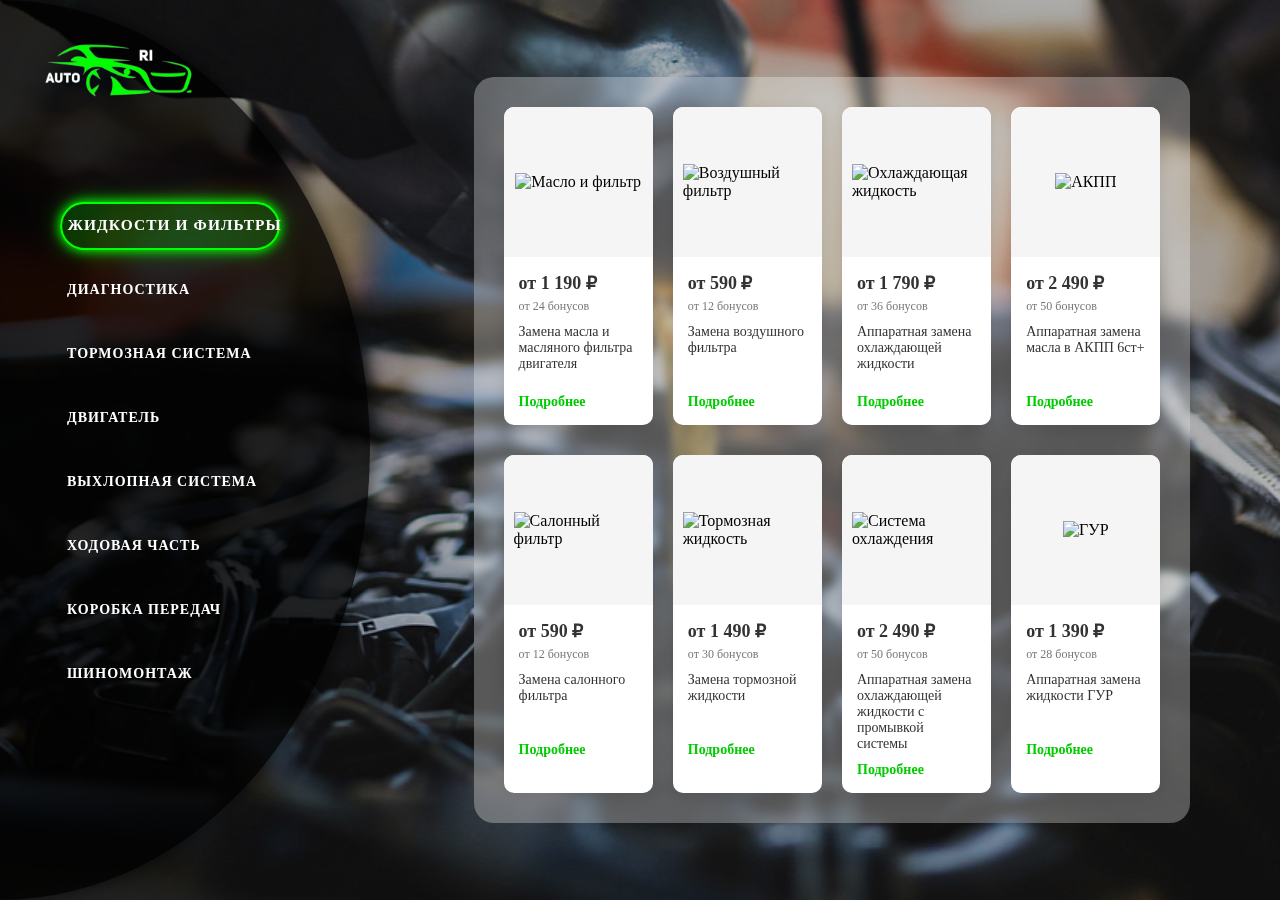
==== html/teh-senter.html @ ebaaf786 "Страница техцентра" ====
<!DOCTYPE html>
<html lang="ru">
<head>
    <meta charset="UTF-8">
    <meta name="viewport" content="width=device-width, initial-scale=1.0">
    <title>Техцентр</title>
    <link rel="shortcut icon" href="../img/logo/Logo.PNG" type="image/png">
    <link rel="stylesheet" href="../css/teh-senter.css">
    <link rel="stylesheet" href="https://www.gnu.org/philosophy/categories.en.html">
</head>
<body>
    <div class="container">
        <!-- Logo -->
        <div class="logo">
            <a href="../index.html"><img src="../img/logo/Logo.PNG" alt="Auto Logo"></a>
        </div>

        <!-- Left Menu Semi-circle -->
        <div class="menu-container">
            <div class="menu-semicircle">
                <div class="left-menu">
                    <div class="menu-item active" data-category="fluids" data-index="0">
                        <span>ЖИДКОСТИ И ФИЛЬТРЫ</span>
                    </div>
                    <div class="menu-item" data-category="diagnostics" data-index="1">
                        <span>ДИАГНОСТИКА</span>
                    </div>
                    <div class="menu-item" data-category="brakes" data-index="2">
                        <span>ТОРМОЗНАЯ СИСТЕМА</span>
                    </div>
                    <div class="menu-item" data-category="engine" data-index="3">
                        <span>ДВИГАТЕЛЬ</span>
                    </div>
                    <div class="menu-item" data-category="exhaust" data-index="4">
                        <span>ВЫХЛОПНАЯ СИСТЕМА</span>
                    </div>
                    <div class="menu-item" data-category="chassis" data-index="5">
                        <span>ХОДОВАЯ ЧАСТЬ</span>
                    </div>
                    <div class="menu-item" data-category="transmission" data-index="6">
                        <span>КОРОБКА ПЕРЕДАЧ</span>
                    </div>
                    <div class="menu-item" data-category="tires" data-index="7">
                        <span>ШИНОМОНТАЖ</span>
                    </div>
                </div>
            </div>
        </div>

        <!-- Main Content with Price Lists -->
        <div class="main-content">
            <!-- Fluids Price List (Default Active) -->
            <div class="price-list active" data-category="fluids">
                <div class="service-row">
                    <div class="service-card">
                        <div class="service-image">
                            <img src="oil.png" alt="Масло и фильтр">
                        </div>
                        <div class="service-info">
                            <div class="service-price">от 1 190 ₽</div>
                            <div class="service-points">от 24 бонусов</div>
                            <div class="service-description">Замена масла и масляного фильтра двигателя</div>
                            <div class="service-more">Подробнее</div>
                        </div>
                    </div>
                    <div class="service-card">
                        <div class="service-image">
                            <img src="air-filter.png" alt="Воздушный фильтр">
                        </div>
                        <div class="service-info">
                            <div class="service-price">от 590 ₽</div>
                            <div class="service-points">от 12 бонусов</div>
                            <div class="service-description">Замена воздушного фильтра</div>
                            <div class="service-more">Подробнее</div>
                        </div>
                    </div>
                    <div class="service-card">
                        <div class="service-image">
                            <img src="coolant.png" alt="Охлаждающая жидкость">
                        </div>
                        <div class="service-info">
                            <div class="service-price">от 1 790 ₽</div>
                            <div class="service-points">от 36 бонусов</div>
                            <div class="service-description">Аппаратная замена охлаждающей жидкости</div>
                            <div class="service-more">Подробнее</div>
                        </div>
                    </div>
                    <div class="service-card">
                        <div class="service-image">
                            <img src="transmission.png" alt="АКПП">
                        </div>
                        <div class="service-info">
                            <div class="service-price">от 2 490 ₽</div>
                            <div class="service-points">от 50 бонусов</div>
                            <div class="service-description">Аппаратная замена масла в АКПП 6ст+</div>
                            <div class="service-more">Подробнее</div>
                        </div>
                    </div>
                </div>
                <div class="service-row">
                    <div class="service-card">
                        <div class="service-image">
                            <img src="cabin-filter.png" alt="Салонный фильтр">
                        </div>
                        <div class="service-info">
                            <div class="service-price">от 590 ₽</div>
                            <div class="service-points">от 12 бонусов</div>
                            <div class="service-description">Замена салонного фильтра</div>
                            <div class="service-more">Подробнее</div>
                        </div>
                    </div>
                    <div class="service-card">
                        <div class="service-image">
                            <img src="brake-fluid.png" alt="Тормозная жидкость">
                        </div>
                        <div class="service-info">
                            <div class="service-price">от 1 490 ₽</div>
                            <div class="service-points">от 30 бонусов</div>
                            <div class="service-description">Замена тормозной жидкости</div>
                            <div class="service-more">Подробнее</div>
                        </div>
                    </div>
                    <div class="service-card">
                        <div class="service-image">
                            <img src="radiator.png" alt="Система охлаждения">
                        </div>
                        <div class="service-info">
                            <div class="service-price">от 2 490 ₽</div>
                            <div class="service-points">от 50 бонусов</div>
                            <div class="service-description">Аппаратная замена охлаждающей жидкости с промывкой системы</div>
                            <div class="service-more">Подробнее</div>
                        </div>
                    </div>
                    <div class="service-card">
                        <div class="service-image">
                            <img src="steering.png" alt="ГУР">
                        </div>
                        <div class="service-info">
                            <div class="service-price">от 1 390 ₽</div>
                            <div class="service-points">от 28 бонусов</div>
                            <div class="service-description">Аппаратная замена жидкости ГУР</div>
                            <div class="service-more">Подробнее</div>
                        </div>
                    </div>
                </div>
            </div>

            <!-- Diagnostics Price List -->
            <div class="price-list" data-category="diagnostics">
                <div class="service-row">
                    <div class="service-card">
                        <div class="service-image">
                            <img src="diagnostics1.png" alt="Компьютерная диагностика">
                        </div>
                        <div class="service-info">
                            <div class="service-price">от 990 ₽</div>
                            <div class="service-points">от 20 бонусов</div>
                            <div class="service-description">Компьютерная диагностика автомобиля</div>
                            <div class="service-more">Подробнее</div>
                        </div>
                    </div>
                    <div class="service-card">
                        <div class="service-image">
                            <img src="diagnostics2.png" alt="Диагностика подвески">
                        </div>
                        <div class="service-info">
                            <div class="service-price">от 790 ₽</div>
                            <div class="service-points">от 16 бонусов</div>
                            <div class="service-description">Диагностика подвески</div>
                            <div class="service-more">Подробнее</div>
                        </div>
                    </div>
                    <div class="service-card">
                        <div class="service-image">
                            <img src="diagnostics3.png" alt="Диагностика двигателя">
                        </div>
                        <div class="service-info">
                            <div class="service-price">от 1 290 ₽</div>
                            <div class="service-points">от 26 бонусов</div>
                            <div class="service-description">Диагностика двигателя</div>
                            <div class="service-more">Подробнее</div>
                        </div>
                    </div>
                    <div class="service-card">
                        <div class="service-image">
                            <img src="diagnostics4.png" alt="Эндоскопия">
                        </div>
                        <div class="service-info">
                            <div class="service-price">от 1 990 ₽</div>
                            <div class="service-points">от 40 бонусов</div>
                            <div class="service-description">Эндоскопия двигателя</div>
                            <div class="service-more">Подробнее</div>
                        </div>
                    </div>
                </div>
            </div>

            <!-- Brakes Price List -->
            <div class="price-list" data-category="brakes">
                <!-- <div class="service-row">
                    <div class="service-card">
                        <div class="service-image">
                            <img src="brakes1.png" alt="Замена колодок">
                        </div>
                        <div class="service-info">
                            <div class="service-price">от 1 290 ₽</div>
                            <div class="service-points">от 26 бонусов</div>
                            <div class="service-description">Замена тормозных колодок (передние)</div>
                            <div class="service-more">Подробнее</div>
                        </div>
                    </div>
                    <div class="service-card">
                        <div class="service-image">
                            <img src="brakes2.png" alt="Замена дисков">
                        </div>
                        <div class="service-info">
                            <div class="service-price">от 1 890 ₽</div>
                            <div class="service-points">от 38 бонусов</div>
                            <div class="service-description">Замена тормозных дисков (передние)</div>
                            <div class="service-more">Подробнее</div>
                        </div>
                    </div>
                    <div class="service-card">
                        <div class="service-image">
                            <img src="brake-fluid.png" alt="Тормозная жидкость">
                        </div>
                        <div class="service-info">
                            <div class="service-price">от 1 490 ₽</div>
                            <div class="service-points">от 30 бонусов</div>
                            <div class="service-description">Замена тормозной жидкости</div>
                            <div class="service-more">Подробнее</div>
                        </div>
                    </div>
                    <div class="service-card">
                        <div class="service-image">
                            <img src="brakes4.png" alt="Суппорт">
                        </div>
                        <div class="service-info">
                            <div class="service-price">от 2 190 ₽</div>
                            <div class="service-points">от 44 бонусов</div>
                            <div class="service-description">Ремонт суппорта</div>
                            <div class="service-more">Подробнее</div>
                        </div>
                    </div>
                </div> -->
            </div>

            <!-- Add more price lists for other categories -->
            <div class="price-list" data-category="engine">
                <!-- Engine services -->
            </div>
            <div class="price-list" data-category="exhaust">
                <!-- Exhaust services -->
            </div>
            <div class="price-list" data-category="chassis">
                <!-- Chassis services -->
            </div>
            <div class="price-list" data-category="transmission">
                <!-- Transmission services -->
            </div>
            <div class="price-list" data-category="tires">
                <!-- Tire services -->
            </div>
        </div>

        <!-- Background Images Carousel -->
        <div class="background-container">
            <div class="background active" style="background-image: url('../img/техцентр/жидкости\ и\ фильтры.png');"></div>
            <div class="background" style="background-image: url('../img/техцентр/диагностика.jpg');"></div>
            <div class="background" style="background-image: url('bg3.jpg');"></div>
            <div class="background" style="background-image: url('bg4.jpg');"></div>
            <div class="background" style="background-image: url('bg5.jpg');"></div>
            <div class="background" style="background-image: url('bg6.jpg');"></div>
            <div class="background" style="background-image: url('bg7.jpg');"></div>
            <div class="background" style="background-image: url('bg8.jpg');"></div>
        </div>

        <!-- Scroll Indicator -->
        <!-- <div class="scroll-indicator">
            <div class="indicator-bar"></div>
        </div> -->
    </div>

    <script src="../js/teh-senter.js"></script>
</body>
</html>
---- css/teh-senter.css ----
* {
    margin: 0;
    padding: 0;
    box-sizing: border-box;
}

body {
    overflow: hidden;
}

.container {
    position: relative;
    width: 100vw;
    height: 100vh;
    overflow: hidden;
}

/* Logo */
.logo {
    position: absolute;
    top: 20px;
    left: 20px;
    z-index: 10000;
}

.logo img {
    height: 100px;
}

/* Menu Semi-circle */
.menu-container {
    position: absolute;
    left: 0;
    top: 0;
    height: 100%;
    z-index: 100;
    display: flex;
    align-items: center;
}

.menu-semicircle {
    width: 370px;
    height: 100%;
    background-color: rgba(0, 0, 0, 0.8);
    border-radius: 0 100% 100% 0 / 50%;
    display: flex;
    align-items: center;
    justify-content: center;
    box-shadow: 5px 0 15px rgba(0, 0, 0, 0.5);
}

/* Left Menu */
.left-menu {
    display: flex;
    flex-direction: column;
    gap: 20px;
    padding-right: 50px;
    width: 100%;
    max-width: 250px;
}

.menu-item {
    box-sizing: border-box;
    padding: 12px 5px;
    border-radius: 25px;
    cursor: pointer;
    transition: all 0.3s ease;
    color: white;
    font-weight: bold;
    text-transform: uppercase;
    letter-spacing: 1px;
    font-size: 14px;
    /* white-space: nowrap; */
    position: relative;
    transform-origin: left center;
    border: 2px solid transparent;
}

.menu-item span{
    white-space: nowrap;
}

.menu-item.active {
    background: rgba(0, 255, 0, 0.2);
    transform: scale(1.1);
    box-shadow: 0 0 10px #00ff00, 0 0 20px rgba(0, 255, 0, 0.5);
    border: 2px solid #00ff00;
    z-index: 2;
}

.menu-item:hover:not(.active) {
    background: rgba(0, 255, 0, 0.1);
    transform: scale(1.05);
}

/* Main Content */
.main-content {
    position: absolute;
    top: 0;
    right: 0;
    width: 70%;
    height: 100%;
    display: flex;
    justify-content: center;
    align-items: center;
    z-index: 50;
}

.price-list {
    background: rgba(255, 255, 255, 0.3);
    backdrop-filter: blur(5px);
    border-radius: 20px;
    padding: 30px;
    width: 80%;
    max-width: 1200px;
    display: none;
    flex-direction: column;
    gap: 30px;
    opacity: 0;
    transition: opacity 0.4s ease;
    position: absolute;
    pointer-events: none;
}

.price-list.active {
    display: flex;
    opacity: 1;
    position: relative;
    pointer-events: auto;
}

.service-row {
    display: flex;
    justify-content: space-between;
    gap: 20px;
}

.service-card {
    background: white;
    border-radius: 10px;
    overflow: hidden;
    width: calc(25% - 15px);
    display: flex;
    flex-direction: column;
    box-shadow: 0 5px 15px rgba(0, 0, 0, 0.1);
    transition: transform 0.3s ease, box-shadow 0.3s ease;
}

.service-card:hover {
    transform: translateY(-5px);
    box-shadow: 0 10px 20px rgba(0, 0, 0, 0.2);
}

.service-image {
    height: 150px;
    display: flex;
    justify-content: center;
    align-items: center;
    background: #f5f5f5;
    padding: 10px;
}

.service-image img {
    max-width: 100%;
    max-height: 100%;
    object-fit: contain;
}

.service-info {
    padding: 15px;
    display: flex;
    flex-direction: column;
    gap: 5px;
}

.service-price {
    font-size: 18px;
    font-weight: bold;
    color: #333;
}

.service-points {
    font-size: 12px;
    color: #777;
}

.service-description {
    font-size: 14px;
    margin-top: 5px;
    color: #333;
    min-height: 60px;
}

.service-more {
    color: #00cc00;
    font-size: 14px;
    margin-top: 5px;
    cursor: pointer;
    font-weight: bold;
}

.service-more:hover {
    text-decoration: underline;
}

/* Background Images Carousel - Circular Animation */
.background-container {
    position: absolute;
    top: 0;
    left: 0;
    width: 100%;
    height: 100%;
    z-index: 1;
    overflow: hidden;
}

.background {
    position: absolute;
    top: 0;
    left: 0;
    width: 100%;
    height: 100%;
    background-size: cover;
    background-position: center;
    opacity: 0;
    transform: scale(1.2) rotate(-3deg);
    transition: opacity 0.6s ease, transform 0.6s ease;
    will-change: opacity, transform;
    pointer-events: none;
    filter: brightness(70%);
}

.background.active {
    opacity: 1;
    transform: scale(1) rotate(0deg);
    z-index: 2;
}

.background.prev {
    opacity: 0;
    transform: scale(0.8) rotate(3deg);
    z-index: 1;
    transition: opacity 0.6s ease, transform 0.6s ease;
}

/* Scroll Indicator */
.scroll-indicator {
    position: absolute;
    top: 0;
    right: 20px;
    height: 100%;
    width: 10px;
    display: flex;
    justify-content: center;
    z-index: 100;
}

.indicator-bar {
    width: 4px;
    height: 100px;
    background: linear-gradient(to bottom, #00ff00, #009900);
    border-radius: 2px;
    margin-top: 50px;
}

/* Responsive Design */
@media (max-width: 1200px) {
    .service-row {
        flex-wrap: wrap;
    }
    
    .service-card {
        width: calc(50% - 10px);
        margin-bottom: 20px;
    }
    
    .menu-semicircle {
        width: 250px;
    }
}

@media (max-width: 768px) {
    .menu-semicircle {
        width: 200px;
    }
    
    .left-menu {
        padding-right: 30px;
    }
    
    .service-card {
        width: 100%;
    }
    
    .price-list {
        width: 90%;
        padding: 20px;
        margin-left: 50px;
    }
    
    .menu-item {
        font-size: 12px;
        padding: 10px 15px;
    }
}
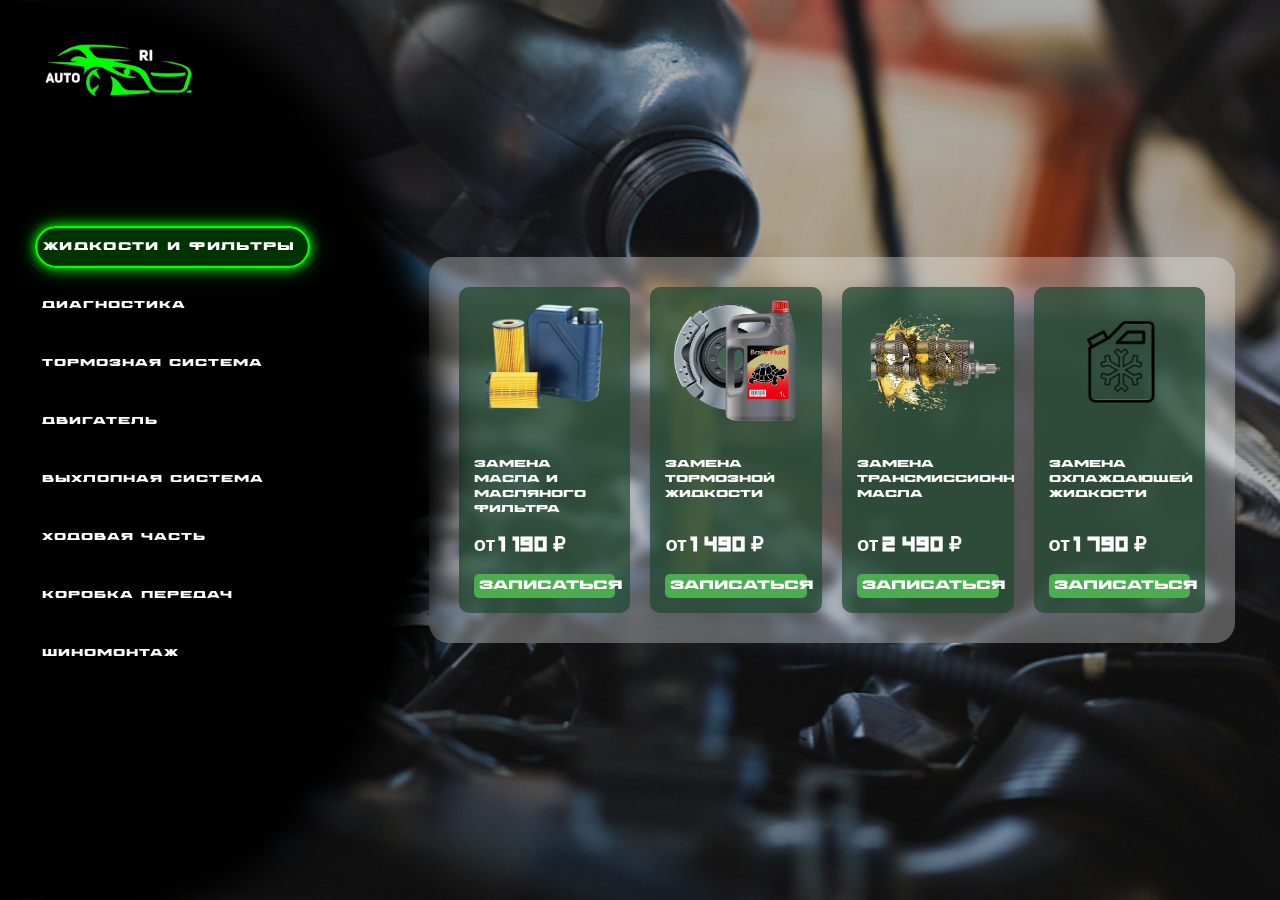
==== commit 11f64b83: "Правки в дизайне техцентра" ====
--- a/html/teh-senter.html
+++ b/html/teh-senter.html
@@ -6,7 +6,6 @@
     <title>Техцентр</title>
     <link rel="shortcut icon" href="../img/logo/Logo.PNG" type="image/png">
     <link rel="stylesheet" href="../css/teh-senter.css">
-    <link rel="stylesheet" href="https://www.gnu.org/philosophy/categories.en.html">
 </head>
 <body>
     <div class="container">
@@ -54,70 +53,65 @@
                 <div class="service-row">
                     <div class="service-card">
                         <div class="service-image">
-                            <img src="oil.png" alt="Масло и фильтр">
-                        </div>
-                        <div class="service-info">
-                            <div class="service-price">от 1 190 ₽</div>
-                            <div class="service-points">от 24 бонусов</div>
-                            <div class="service-description">Замена масла и масляного фильтра двигателя</div>
-                            <div class="service-more">Подробнее</div>
-                        </div>
-                    </div>
+                            <img src="../img/техцентр/жидкости и филтры/масло.png" alt="Замена масла и масляного фильтра">
+                        </div>
+                        <div class="service-info">                            
+                            <div class="service-description">Замена масла и масляного фильтра</div>                            
+                            <div class="service-price">от <span>1 190</span> ₽</div>
+                            <div class="service-more">Записаться</div>
+                        </div>
+                    </div>
+                    <div class="service-card">
+                        <div class="service-image">
+                            <img src="../img/техцентр/жидкости и филтры/тормозная жидкость.png" alt="Замена тормозной жидкости">
+                        </div>
+                        <div class="service-info">
+                            <div class="service-description">Замена тормозной жидкости</div>
+                            <div class="service-price">от <span>1 490</span> ₽</div>
+                            <div class="service-more">Записаться</div>
+                        </div>
+                    </div>
+                    <div class="service-card">
+                        <div class="service-image">
+                            <img src="../img/техцентр/жидкости и филтры/трансмисионная жидкость.png" alt="Замена трансмиссионного масла">
+                        </div>
+                        <div class="service-info">
+                            <div class="service-description">Замена трансмиссионного масла</div>
+                            <div class="service-price">от <span>2 490</span> ₽</div>
+                            <div class="service-more">Записаться</div>
+                        </div>
+                    </div>
+                    <div class="service-card">
+                        <div class="service-image">
+                            <img src="../img/техцентр/жидкости и филтры/охлаждающая жидкость.png" alt="Замена охлаждающей жидкости">
+                        </div>
+                        <div class="service-info">
+                            <div class="service-description">Замена охлаждающей жидкости</div>
+                            <div class="service-price">от <span>1 790</span> ₽</div>
+                            <div class="service-more">Записаться</div>
+                        </div>
+                    </div>
+                    
+                </div>
+                <!-- <div class="service-row">
                     <div class="service-card">
                         <div class="service-image">
                             <img src="air-filter.png" alt="Воздушный фильтр">
                         </div>
                         <div class="service-info">
-                            <div class="service-price">от 590 ₽</div>
-                            <div class="service-points">от 12 бонусов</div>
                             <div class="service-description">Замена воздушного фильтра</div>
-                            <div class="service-more">Подробнее</div>
-                        </div>
-                    </div>
-                    <div class="service-card">
-                        <div class="service-image">
-                            <img src="coolant.png" alt="Охлаждающая жидкость">
-                        </div>
-                        <div class="service-info">
-                            <div class="service-price">от 1 790 ₽</div>
-                            <div class="service-points">от 36 бонусов</div>
-                            <div class="service-description">Аппаратная замена охлаждающей жидкости</div>
-                            <div class="service-more">Подробнее</div>
-                        </div>
-                    </div>
-                    <div class="service-card">
-                        <div class="service-image">
-                            <img src="transmission.png" alt="АКПП">
-                        </div>
-                        <div class="service-info">
-                            <div class="service-price">от 2 490 ₽</div>
-                            <div class="service-points">от 50 бонусов</div>
-                            <div class="service-description">Аппаратная замена масла в АКПП 6ст+</div>
-                            <div class="service-more">Подробнее</div>
-                        </div>
-                    </div>
-                </div>
-                <div class="service-row">
+                            <div class="service-price">от <span>590</span> ₽</div>
+                            <div class="service-more">Записаться</div>
+                        </div>
+                    </div>
                     <div class="service-card">
                         <div class="service-image">
                             <img src="cabin-filter.png" alt="Салонный фильтр">
                         </div>
                         <div class="service-info">
-                            <div class="service-price">от 590 ₽</div>
-                            <div class="service-points">от 12 бонусов</div>
                             <div class="service-description">Замена салонного фильтра</div>
-                            <div class="service-more">Подробнее</div>
-                        </div>
-                    </div>
-                    <div class="service-card">
-                        <div class="service-image">
-                            <img src="brake-fluid.png" alt="Тормозная жидкость">
-                        </div>
-                        <div class="service-info">
-                            <div class="service-price">от 1 490 ₽</div>
-                            <div class="service-points">от 30 бонусов</div>
-                            <div class="service-description">Замена тормозной жидкости</div>
-                            <div class="service-more">Подробнее</div>
+                            <div class="service-price">от <span>590</span> ₽</div>
+                            <div class="service-more">Записаться</div>
                         </div>
                     </div>
                     <div class="service-card">
@@ -125,10 +119,9 @@
                             <img src="radiator.png" alt="Система охлаждения">
                         </div>
                         <div class="service-info">
-                            <div class="service-price">от 2 490 ₽</div>
-                            <div class="service-points">от 50 бонусов</div>
                             <div class="service-description">Аппаратная замена охлаждающей жидкости с промывкой системы</div>
-                            <div class="service-more">Подробнее</div>
+                            <div class="service-price">от <span>2 490</span> ₽</div>
+                            <div class="service-more">Записаться</div>
                         </div>
                     </div>
                     <div class="service-card">
@@ -136,13 +129,12 @@
                             <img src="steering.png" alt="ГУР">
                         </div>
                         <div class="service-info">
-                            <div class="service-price">от 1 390 ₽</div>
-                            <div class="service-points">от 28 бонусов</div>
                             <div class="service-description">Аппаратная замена жидкости ГУР</div>
-                            <div class="service-more">Подробнее</div>
-                        </div>
-                    </div>
-                </div>
+                            <div class="service-price">от <span>1 390</span> ₽</div>
+                            <div class="service-more">Записаться</div>
+                        </div>
+                    </div>
+                </div> -->
             </div>
 
             <!-- Diagnostics Price List -->
@@ -150,46 +142,42 @@
                 <div class="service-row">
                     <div class="service-card">
                         <div class="service-image">
-                            <img src="diagnostics1.png" alt="Компьютерная диагностика">
-                        </div>
-                        <div class="service-info">
-                            <div class="service-price">от 990 ₽</div>
-                            <div class="service-points">от 20 бонусов</div>
-                            <div class="service-description">Компьютерная диагностика автомобиля</div>
-                            <div class="service-more">Подробнее</div>
-                        </div>
-                    </div>
-                    <div class="service-card">
-                        <div class="service-image">
-                            <img src="diagnostics2.png" alt="Диагностика подвески">
-                        </div>
-                        <div class="service-info">
-                            <div class="service-price">от 790 ₽</div>
-                            <div class="service-points">от 16 бонусов</div>
-                            <div class="service-description">Диагностика подвески</div>
-                            <div class="service-more">Подробнее</div>
-                        </div>
-                    </div>
-                    <div class="service-card">
-                        <div class="service-image">
-                            <img src="diagnostics3.png" alt="Диагностика двигателя">
-                        </div>
-                        <div class="service-info">
-                            <div class="service-price">от 1 290 ₽</div>
-                            <div class="service-points">от 26 бонусов</div>
+                            <img src="../img/техцентр/диагностика/компьютерная диагностика.png" alt="Компьютерная диагностика">
+                        </div>
+                        <div class="service-info">
+                            <div class="service-description">Компьютерная диагностика</div>
+                            <div class="service-price">от <span>990</span> ₽</div>
+                            <div class="service-more">Записаться</div>
+                        </div>
+                    </div>
+                    <div class="service-card">
+                        <div class="service-image">
+                            <img src="../img/техцентр/диагностика/диагностика ходовой части.png" alt="Диагностика подвески">
+                        </div>
+                        <div class="service-info">
+                            <div class="service-description">Диагностика ходовой части</div>
+                            <div class="service-price">от <span>790</span> ₽</div>
+                            <div class="service-more">Записаться</div>
+                        </div>
+                    </div>
+                    <div class="service-card">
+                        <div class="service-image">
+                            <img src="../img/техцентр/диагностика/диагностика двигателя.png" alt="Диагностика двигателя">
+                        </div>
+                        <div class="service-info">
                             <div class="service-description">Диагностика двигателя</div>
-                            <div class="service-more">Подробнее</div>
-                        </div>
-                    </div>
-                    <div class="service-card">
-                        <div class="service-image">
-                            <img src="diagnostics4.png" alt="Эндоскопия">
-                        </div>
-                        <div class="service-info">
-                            <div class="service-price">от 1 990 ₽</div>
-                            <div class="service-points">от 40 бонусов</div>
-                            <div class="service-description">Эндоскопия двигателя</div>
-                            <div class="service-more">Подробнее</div>
+                            <div class="service-price">от <span>1 290</span> ₽</div>
+                            <div class="service-more">Записаться</div>
+                        </div>
+                    </div>
+                    <div class="service-card">
+                        <div class="service-image">
+                            <img src="../img/техцентр/диагностика/диагностика трансмиссии.png" alt="Эндоскопия">
+                        </div>
+                        <div class="service-info">
+                            <div class="service-description">Диагностика трансмиссии</div>
+                            <div class="service-price">от <span>1 990</span> ₽</div>
+                            <div class="service-more">Записаться</div>
                         </div>
                     </div>
                 </div>
--- a/css/teh-senter.css
+++ b/css/teh-senter.css
@@ -1,7 +1,18 @@
+@font-face{
+    font-family: 'PALUI';
+    src: url('../font/PaluiSPDemo-Bold.otf');
+}
+
+@font-face {
+    font-family: 'SAMSON';
+    src: url(../font/Samson.ttf);
+}
+
 * {
     margin: 0;
     padding: 0;
     box-sizing: border-box;
+    font-family: 'PALUI', sans-serif;
 }
 
 body {
@@ -41,12 +52,12 @@
 .menu-semicircle {
     width: 370px;
     height: 100%;
-    background-color: rgba(0, 0, 0, 0.8);
+    background-color: rgb(0, 0, 0);
     border-radius: 0 100% 100% 0 / 50%;
     display: flex;
     align-items: center;
     justify-content: center;
-    box-shadow: 5px 0 15px rgba(0, 0, 0, 0.5);
+    box-shadow: 50px 10px 35px 30px rgb(0, 0, 0);
 }
 
 /* Left Menu */
@@ -56,7 +67,7 @@
     gap: 20px;
     padding-right: 50px;
     width: 100%;
-    max-width: 250px;
+    max-width: 300px;
 }
 
 .menu-item {
@@ -69,7 +80,7 @@
     font-weight: bold;
     text-transform: uppercase;
     letter-spacing: 1px;
-    font-size: 14px;
+    font-size: 10px;
     /* white-space: nowrap; */
     position: relative;
     transform-origin: left center;
@@ -111,7 +122,7 @@
     backdrop-filter: blur(5px);
     border-radius: 20px;
     padding: 30px;
-    width: 80%;
+    width: 90%;
     max-width: 1200px;
     display: none;
     flex-direction: column;
@@ -136,7 +147,7 @@
 }
 
 .service-card {
-    background: white;
+    background: #1f472eb8;
     border-radius: 10px;
     overflow: hidden;
     width: calc(25% - 15px);
@@ -156,7 +167,6 @@
     display: flex;
     justify-content: center;
     align-items: center;
-    background: #f5f5f5;
     padding: 10px;
 }
 
@@ -171,36 +181,49 @@
     display: flex;
     flex-direction: column;
     gap: 5px;
+    line-height: 1.5;
+    position: relative;
 }
 
 .service-price {
-    font-size: 18px;
+    font-family: 'SAMSON', sans-serif;
+    font-size: 20px;
     font-weight: bold;
-    color: #333;
+    color: white;
+    margin-bottom: 5px;
+}
+
+.service-price span {
+    font-family: 'SAMSON', sans-serif;
+    font-size: 28px;
 }
 
 .service-points {
+    font-size: 10px;
+    color: white;
+}
+
+.service-description {
+    font-size: 10px;
+    margin-top: 5px;
+    color: white;
+    min-height: 60px;
+}
+
+.service-more {
+    padding: 3px 5px;
+    background-color: #4BAD4F;
+    color: white;
     font-size: 12px;
-    color: #777;
-}
-
-.service-description {
-    font-size: 14px;
-    margin-top: 5px;
-    color: #333;
-    min-height: 60px;
-}
-
-.service-more {
-    color: #00cc00;
-    font-size: 14px;
-    margin-top: 5px;
     cursor: pointer;
     font-weight: bold;
+    border-radius: 5px;
+    transition: .3s;
+    text-align: center;
 }
 
 .service-more:hover {
-    text-decoration: underline;
+    transform: scale(1.05);
 }
 
 /* Background Images Carousel - Circular Animation */
@@ -223,7 +246,7 @@
     background-size: cover;
     background-position: center;
     opacity: 0;
-    transform: scale(1.2) rotate(-3deg);
+    /* transform: scale(1.2); */
     transition: opacity 0.6s ease, transform 0.6s ease;
     will-change: opacity, transform;
     pointer-events: none;
@@ -232,13 +255,13 @@
 
 .background.active {
     opacity: 1;
-    transform: scale(1) rotate(0deg);
+    /* transform: scale(1); */
     z-index: 2;
 }
 
 .background.prev {
     opacity: 0;
-    transform: scale(0.8) rotate(3deg);
+    /* transform: scale(0.8); */
     z-index: 1;
     transition: opacity 0.6s ease, transform 0.6s ease;
 }
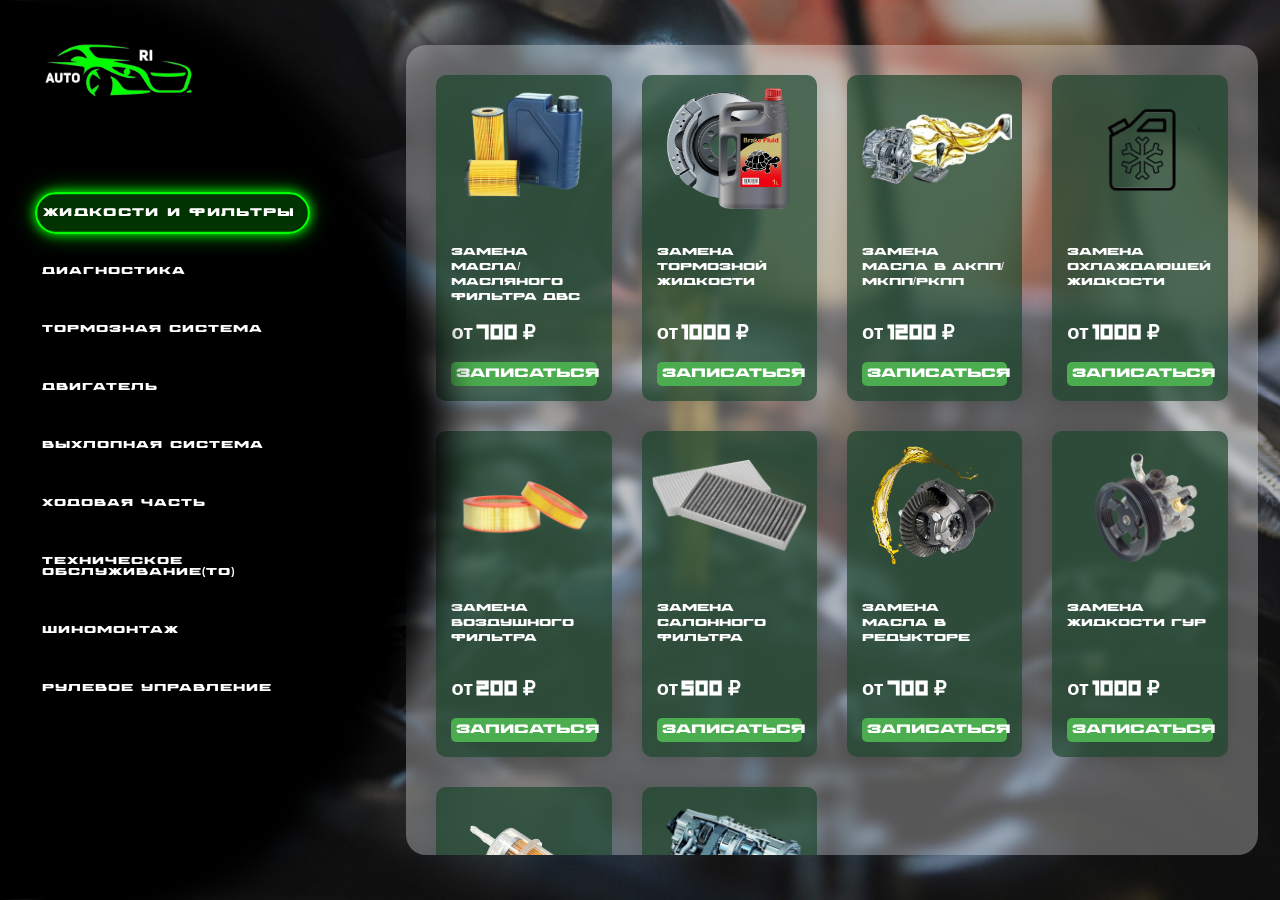
==== commit d7ae85be: "Добавление новой информации техцентр" ====
--- a/html/teh-senter.html
+++ b/html/teh-senter.html
@@ -1,274 +1,864 @@
 <!DOCTYPE html>
 <html lang="ru">
-<head>
-    <meta charset="UTF-8">
-    <meta name="viewport" content="width=device-width, initial-scale=1.0">
+  <head>
+    <meta charset="UTF-8" />
+    <meta name="viewport" content="width=device-width, initial-scale=1.0" />
     <title>Техцентр</title>
-    <link rel="shortcut icon" href="../img/logo/Logo.PNG" type="image/png">
-    <link rel="stylesheet" href="../css/teh-senter.css">
-</head>
-<body>
+    <link rel="shortcut icon" href="../img/logo/Logo.PNG" type="image/png" />
+    <link rel="stylesheet" href="../css/teh-senter.css" />
+    <style></style>
+  </head>
+  <body>
     <div class="container">
-        <!-- Logo -->
-        <div class="logo">
-            <a href="../index.html"><img src="../img/logo/Logo.PNG" alt="Auto Logo"></a>
+      <!-- Logo -->
+      <div class="logo">
+        <a href="../index.html"
+          ><img src="../img/logo/Logo.PNG" alt="Auto Logo"
+        /></a>
+      </div>
+
+      <!-- Left Menu Semi-circle -->
+      <div class="menu-container">
+        <div class="menu-semicircle">
+          <div class="left-menu">
+            <div class="menu-item active" data-category="fluids" data-index="0">
+              <span>ЖИДКОСТИ И ФИЛЬТРЫ</span>
+            </div>
+            <div class="menu-item" data-category="diagnostics" data-index="1">
+              <span>ДИАГНОСТИКА</span>
+            </div>
+            <div class="menu-item" data-category="brakes" data-index="2">
+              <span>ТОРМОЗНАЯ СИСТЕМА</span>
+            </div>
+            <div class="menu-item" data-category="engine" data-index="3">
+              <span>ДВИГАТЕЛЬ</span>
+            </div>
+            <div class="menu-item" data-category="exhaust" data-index="4">
+              <span>ВЫХЛОПНАЯ СИСТЕМА</span>
+            </div>
+            <div class="menu-item" data-category="chassis" data-index="5">
+              <span>ХОДОВАЯ ЧАСТЬ</span>
+            </div>
+            <div class="menu-item" data-category="maintenance" data-index="6">
+              <span>ТЕХНИЧЕСКОЕ ОБСЛУЖИВАНИЕ(ТО)</span>
+            </div>
+            <div class="menu-item" data-category="tires" data-index="7">
+              <span>ШИНОМОНТАЖ</span>
+            </div>
+            <div class="menu-item" data-category="wheel" data-index="8">
+                <span>Рулевое управление</span>
+            </div>
+          </div>
         </div>
-
-        <!-- Left Menu Semi-circle -->
-        <div class="menu-container">
-            <div class="menu-semicircle">
-                <div class="left-menu">
-                    <div class="menu-item active" data-category="fluids" data-index="0">
-                        <span>ЖИДКОСТИ И ФИЛЬТРЫ</span>
-                    </div>
-                    <div class="menu-item" data-category="diagnostics" data-index="1">
-                        <span>ДИАГНОСТИКА</span>
-                    </div>
-                    <div class="menu-item" data-category="brakes" data-index="2">
-                        <span>ТОРМОЗНАЯ СИСТЕМА</span>
-                    </div>
-                    <div class="menu-item" data-category="engine" data-index="3">
-                        <span>ДВИГАТЕЛЬ</span>
-                    </div>
-                    <div class="menu-item" data-category="exhaust" data-index="4">
-                        <span>ВЫХЛОПНАЯ СИСТЕМА</span>
-                    </div>
-                    <div class="menu-item" data-category="chassis" data-index="5">
-                        <span>ХОДОВАЯ ЧАСТЬ</span>
-                    </div>
-                    <div class="menu-item" data-category="transmission" data-index="6">
-                        <span>КОРОБКА ПЕРЕДАЧ</span>
-                    </div>
-                    <div class="menu-item" data-category="tires" data-index="7">
-                        <span>ШИНОМОНТАЖ</span>
-                    </div>
+      </div>
+
+      <!-- Main Content with Price Lists -->
+      <div class="main-content">
+        <!-- Fluids Price List (Default Active) -->
+        <div class="price-list active" data-category="fluids">
+          <div class="service-card">
+            <div class="service-image">
+              <img
+                src="../img/техцентр/Жидкости и фильтры/масло-масляной фильтр ДВС.png"
+                alt="Замена масла и масляного фильтра"
+              />
+            </div>
+            <div class="service-info">
+              <div class="service-description">
+                Замена масла/масляного фильтра ДВС
+              </div>
+              <div class="service-price">от <span>700</span> ₽</div>
+              <div class="service-more">Записаться</div>
+            </div>
+          </div>
+          <div class="service-card">
+            <div class="service-image">
+              <img
+                src="../img/техцентр/Жидкости и фильтры/тормозная жидкость.png"
+                alt="Замена тормозной жидкости"
+              />
+            </div>
+            <div class="service-info">
+              <div class="service-description">Замена тормозной жидкости</div>
+              <div class="service-price">от <span>1000</span> ₽</div>
+              <div class="service-more">Записаться</div>
+            </div>
+          </div>
+          <div class="service-card">
+            <div class="service-image">
+              <img
+                src="../img/техцентр/Жидкости и фильтры/Масло в акпп мкпп ркпп.png"
+                alt="Замена трансмиссионного масла"
+              />
+            </div>
+            <div class="service-info">
+              <div class="service-description">
+                Замена масла в АКПП/МКПП/РКПП
+              </div>
+              <div class="service-price">от <span>1200</span> ₽</div>
+              <div class="service-more">Записаться</div>
+            </div>
+          </div>
+          <div class="service-card">
+            <div class="service-image">
+              <img
+                src="../img/техцентр/Жидкости и фильтры/охлаждающая жидкость.png"
+                alt="Замена охлаждающей жидкости"
+              />
+            </div>
+            <div class="service-info">
+              <div class="service-description">Замена охлаждающей жидкости</div>
+              <div class="service-price">от <span>1000</span> ₽</div>
+              <div class="service-more">Записаться</div>
+            </div>
+          </div>
+
+          <div class="service-card">
+            <div class="service-image">
+              <img src="../img/техцентр/Жидкости и фильтры/Воздушный фильтр.png" alt="Воздушный фильтр" />
+            </div>
+            <div class="service-info">
+              <div class="service-description">Замена воздушного фильтра</div>
+              <div class="service-price">от <span>200</span> ₽</div>
+              <div class="service-more">Записаться</div>
+            </div>
+          </div>
+          <div class="service-card">
+            <div class="service-image">
+              <img src="../img/техцентр/Жидкости и фильтры/Салонный фильтр.png" alt="Салонный фильтр" />
+            </div>
+            <div class="service-info">
+              <div class="service-description">Замена салонного фильтра</div>
+              <div class="service-price">от <span>500</span> ₽</div>
+              <div class="service-more">Записаться</div>
+            </div>
+          </div>
+          <div class="service-card">
+            <div class="service-image">
+              <img src="../img/техцентр/Жидкости и фильтры/Масло в редукторе.png" alt="Система охлаждения" />
+            </div>
+            <div class="service-info">
+              <div class="service-description">Замена масла в редукторе</div>
+              <div class="service-price">от <span>700</span> ₽</div>
+              <div class="service-more">Записаться</div>
+            </div>
+          </div>
+          <div class="service-card">
+            <div class="service-image">
+              <img src="../img/техцентр/Жидкости и фильтры/Жидкость ГУР.png" alt="ГУР" />
+            </div>
+            <div class="service-info">
+              <div class="service-description">Замена жидкости ГУР</div>
+              <div class="service-price">от <span>1000</span> ₽</div>
+              <div class="service-more">Записаться</div>
+            </div>
+          </div>
+          <div class="service-card">
+            <div class="service-image">
+              <img src="../img/техцентр/Жидкости и фильтры/Топливный фильтр.png" alt="Топливный фильтр" />
+            </div>
+            <div class="service-info">
+              <div class="service-description">
+                Замена топливных фильтров дизельных/бензиновых двигателей
+              </div>
+              <div class="service-price">от <span>500</span> ₽</div>
+              <div class="service-more">Записаться</div>
+            </div>
+          </div>
+          <div class="service-card">
+            <div class="service-image">
+              <img src="../img/техцентр/Жидкости и фильтры/Масло в раздаточной коробке.png" alt="Раздаточная коробка" />
+            </div>
+            <div class="service-info">
+              <div class="service-description">
+                Замена масла в раздаточной коробке
+              </div>
+              <div class="service-price">от <span>700</span> ₽</div>
+              <div class="service-more">Записаться</div>
+            </div>
+          </div>
+        </div>
+
+        <!-- Diagnostics Price List -->
+        <div class="price-list" data-category="diagnostics">
+          <div class="service-card">
+            <div class="service-image">
+              <img
+                src="../img/техцентр/Диагностика/компьютерная диагностика.png"
+                alt="Компьютерная диагностика"
+              />
+            </div>
+            <div class="service-info">
+              <div class="service-description">Компьютерная диагностика</div>
+              <div class="service-price">от <span>500</span> ₽</div>
+              <div class="service-more">Записаться</div>
+            </div>
+          </div>
+          <div class="service-card">
+            <div class="service-image">
+              <img
+                src="../img/техцентр/Диагностика/диагностика ходовой части.png"
+                alt="Диагностика подвески"
+              />
+            </div>
+            <div class="service-info">
+              <div class="service-description">Диагностика ходовой части</div>
+              <div class="service-price">от <span>500</span> ₽</div>
+              <div class="service-more">Записаться</div>
+            </div>
+          </div>
+          <div class="service-card">
+            <div class="service-image">
+              <img
+                src="../img/техцентр/Диагностика/диагностика двигателя.png"
+                alt="Диагностика двигателя"
+              />
+            </div>
+            <div class="service-info">
+              <div class="service-description">Диагностика двигателя</div>
+              <div class="service-price">от <span>500</span> ₽</div>
+              <div class="service-more">Записаться</div>
+            </div>
+          </div>
+          <div class="service-card">
+            <div class="service-image">
+              <img
+                src="../img/техцентр/Диагностика/Комплексная диагностика.png"
+                alt="Комплексная диагностика"
+              />
+            </div>
+            <div class="service-info">
+              <div class="service-description">Комплексная диагностика</div>
+              <div class="service-price">от <span>1500</span> ₽</div>
+              <div class="service-more">Записаться</div>
+            </div>
+          </div>
+        </div>
+
+        <!-- Brakes Price List -->
+        <div class="price-list" data-category="brakes">
+          <div class="service-card">
+            <div class="service-image">
+              <img src="../img/техцентр/Тормозная система/Тормозные колодки.png" alt="Замена колодок" />
+            </div>
+            <div class="service-info">
+              <div class="service-description">Замена колодок</div>
+              <div class="service-price">от <span>500</span> ₽</div>
+              <div class="service-more">Записаться</div>
+            </div>
+          </div>
+          <div class="service-card">
+            <div class="service-image">
+              <img src="../img/техцентр/Тормозная система/Тормозные диски.png" alt="Замена дисков" />
+            </div>
+            <div class="service-info">
+              <div class="service-description">Замена тормозных дисков</div>
+              <div class="service-price">от <span>700</span> ₽</div>
+              <div class="service-more">Записаться</div>
+            </div>
+          </div>
+          <div class="service-card">
+            <div class="service-image">
+              <img src="../img/техцентр/Тормозная система/Тормозные шланги.png" alt="Тормозные шланги" />
+            </div>
+            <div class="service-info">
+              <div class="service-description">Замена тормозных шлангов</div>
+              <div class="service-price">от <span>1000</span> ₽</div>
+              <div class="service-more">Записаться</div>
+            </div>
+          </div>
+          <div class="service-card">
+            <div class="service-image">
+              <img src="../img/техцентр/Тормозная система/Тормозные суппорты.png" alt="Суппорт" />
+            </div>
+            <div class="service-info">
+              <div class="service-description">Замена тормозных суппортов</div>
+              <div class="service-price">от <span>1000</span> ₽</div>
+              <div class="service-more">Записаться</div>
+            </div>
+          </div>
+        </div>
+
+        <!-- Engine services -->
+        <div class="price-list" data-category="engine">
+          <div class="service-card">
+            <div class="service-image">
+              <img src="../img/техцентр/Двигатель/Прокладка ГБЦ.png" alt="Прокладка ГБЦ" />
+            </div>
+            <div class="service-info">
+              <div class="service-description">Замена прокладки ГБЦ</div>
+              <div class="service-price">от <span>10000</span> ₽</div>
+              <div class="service-more">Записаться</div>
+            </div>
+          </div>
+          <div class="service-card">
+            <div class="service-image">
+              <img src="../img/техцентр/Двигатель/Прокладка поддона.png" alt="Прокладка поддона" />
+            </div>
+            <div class="service-info">
+              <div class="service-description">Замена прокладки поддона</div>
+              <div class="service-price">от <span>2000</span> ₽</div>
+              <div class="service-more">Записаться</div>
+            </div>
+          </div>
+          <div class="service-card">
+            <div class="service-image">
+              <img src="../img/техцентр/Двигатель/Сальники.png" alt="Сальники" />
+            </div>
+            <div class="service-info">
+              <div class="service-description">Замена сальников</div>
+              <div class="service-price">от <span>1000</span> ₽</div>
+              <div class="service-more">Записаться</div>
+            </div>
+          </div>
+          <div class="service-card">
+            <div class="service-image">
+              <img src="../img/техцентр/Двигатель/Свечи.png" alt="Свечи" />
+            </div>
+            <div class="service-info">
+              <div class="service-description">Замена свечей</div>
+              <div class="service-price">от <span>500</span> ₽</div>
+              <div class="service-more">Записаться</div>
+            </div>
+          </div>
+          <div class="service-card">
+            <div class="service-image">
+              <img src="../img/техцентр/Двигатель/Маслосъёмные колпачки.png" alt="Маслосъёмные колпачки" />
+            </div>
+            <div class="service-info">
+              <div class="service-description">
+                Замена маслосъёмных колпачков
+              </div>
+              <div class="service-price">от <span>3000</span> ₽</div>
+              <div class="service-more">Записаться</div>
+            </div>
+          </div>
+          <div class="service-card">
+            <div class="service-image">
+              <img src="../img/техцентр/Двигатель/Капитальный ремонт двигателя.png" alt="Капитальный ремонт" />
+            </div>
+            <div class="service-info">
+              <div class="service-description">
+                Капитальный ремонт двигателя
+              </div>
+              <div class="service-price">от <span>25000</span> ₽</div>
+              <div class="service-more">Записаться</div>
+            </div>
+          </div>
+          <div class="service-card">
+            <div class="service-image">
+              <img src="../img/техцентр/Двигатель/Аппаратная чистка форсунок.png" alt="Чистка форсунок" />
+            </div>
+            <div class="service-info">
+              <div class="service-description">Аппаратная чистка форсунок</div>
+              <div class="service-price">от <span>1500</span> ₽</div>
+              <div class="service-more">Записаться</div>
+            </div>
+          </div>
+          <div class="service-card">
+            <div class="service-image">
+              <img src="../img/техцентр/Двигатель/Прокладка клапанной крышки.png" alt="Клапанная крышка" />
+            </div>
+            <div class="service-info">
+              <div class="service-description">
+                Замена прокладки клапанной крышки
+              </div>
+              <div class="service-price">от <span>500</span> ₽</div>
+              <div class="service-more">Записаться</div>
+            </div>
+          </div>
+          <div class="service-card">
+            <div class="service-image">
+              <img src="../img/техцентр/Двигатель/Катушка зажигания.png" alt="Катушки зажигания" />
+            </div>
+            <div class="service-info">
+              <div class="service-description">Замена катушек зажигания</div>
+              <div class="service-price">от <span>500</span> ₽</div>
+              <div class="service-more">Записаться</div>
+            </div>
+          </div>
+          <div class="service-card">
+            <div class="service-image">
+              <img src="../img/техцентр/Двигатель/Прокладки впускного-выпускного коллектора.png" alt="Коллектор" />
+            </div>
+            <div class="service-info">
+              <div class="service-description">
+                Замена прокладки впускного/выпускного коллектора
+              </div>
+              <div class="service-price">от <span>1000</span> ₽</div>
+              <div class="service-more">Записаться</div>
+            </div>
+          </div>
+          <div class="service-card">
+            <div class="service-image">
+              <img src="../img/техцентр/Двигатель/Ремень ГРМ.png" alt="Ремень ГРМ" />
+            </div>
+            <div class="service-info">
+              <div class="service-description">Замена ремня ГРМ</div>
+              <div class="service-price">от <span>1000</span> ₽</div>
+              <div class="service-more">Записаться</div>
+            </div>
+          </div>
+          <div class="service-card">
+            <div class="service-image">
+              <img src="../img/техцентр/Двигатель/Цепь ГРМ.png" alt="Цепь ГРМ" />
+            </div>
+            <div class="service-info">
+              <div class="service-description">Замена цепи ГРМ</div>
+              <div class="service-price">от <span>3000</span> ₽</div>
+              <div class="service-more">Записаться</div>
+            </div>
+          </div>
+          <div class="service-card">
+            <div class="service-image">
+              <img src="../img/техцентр/Двигатель/Форсунки.png" alt="Промывка форсунок" />
+            </div>
+            <div class="service-info">
+              <div class="service-description">Промывка форсунок</div>
+              <div class="service-price">от <span>2000</span> ₽</div>
+              <div class="service-more">Записаться</div>
+            </div>
+          </div>
+        </div>
+
+        <!-- Exhaust services -->
+        <div class="price-list" data-category="exhaust">
+          <div class="service-card full-width-card">
+            <div class="service-image">
+              <img src="../img/техцентр/Выхлопная система/Выхлопная система.png" alt="Выхлопная система" />
+            </div>
+            <div class="service-info">
+              <div class="service-description">Замена выхлопной системы</div>
+              <div class="service-price">от <span>500</span> ₽</div>
+              <div class="service-more">Записаться</div>
+            </div>
+          </div>
+        </div>
+
+        <!-- Chassis services -->
+        <div class="price-list" data-category="chassis">
+          <div class="service-card">
+            <div class="service-image">
+              <img src="../img/техцентр/Ходовая часть/Диагностика ходовой части.png" alt="Диагностика ходовой" />
+            </div>
+            <div class="service-info">
+              <div class="service-description">Диагностика ходовой части</div>
+              <div class="service-price">от <span>500</span> ₽</div>
+              <div class="service-more">Записаться</div>
+            </div>
+          </div>
+          <div class="service-card">
+            <div class="service-image">
+              <img src="../img/техцентр/Ходовая часть/Стойки передних амортизаторов.png" alt="Стойки амортизаторов" />
+            </div>
+            <div class="service-info">
+              <div class="service-description">
+                Замена стоек передних амортизаторов
+              </div>
+              <div class="service-price">от <span>1500</span> ₽</div>
+              <div class="service-more">Записаться</div>
+            </div>
+          </div>
+          <div class="service-card">
+            <div class="service-image">
+              <img src="../img/техцентр/Ходовая часть/Стойки задних амортизаторов.png" alt="Задние амортизаторы" />
+            </div>
+            <div class="service-info">
+              <div class="service-description">
+                Замена стоек задних амортизаторов
+              </div>
+              <div class="service-price">от <span>1000</span> ₽</div>
+              <div class="service-more">Записаться</div>
+            </div>
+          </div>
+          <div class="service-card">
+            <div class="service-image">
+              <img src="../img/техцентр/Ходовая часть/Стойка стабилизатора.png" alt="Стойки стабилизатора" />
+            </div>
+            <div class="service-info">
+              <div class="service-description">Замена стоек стабилизатора</div>
+              <div class="service-price">от <span>500</span> ₽/шт.</div>
+              <div class="service-more">Записаться</div>
+            </div>
+          </div>
+          <div class="service-card">
+            <div class="service-image">
+              <img src="../img/техцентр/Ходовая часть/Опорные подшипники.png" alt="Опорные подшипники" />
+            </div>
+            <div class="service-info">
+              <div class="service-description">Замена опорных подшипников</div>
+              <div class="service-price">от <span>1500</span> ₽</div>
+              <div class="service-more">Записаться</div>
+            </div>
+          </div>
+          <div class="service-card">
+            <div class="service-image">
+              <img src="../img/техцентр/Ходовая часть/Наружний пыльник шруса.png" alt="Пыльник шруса" />
+            </div>
+            <div class="service-info">
+              <div class="service-description">
+                Замена пыльника шруса наружного
+              </div>
+              <div class="service-price">от <span>1200</span> ₽</div>
+              <div class="service-more">Записаться</div>
+            </div>
+          </div>
+          <div class="service-card">
+            <div class="service-image">
+              <img src="../img/техцентр/Ходовая часть/Внутренний пыльник шруса.png" alt="Пыльник шруса внутренний" />
+            </div>
+            <div class="service-info">
+              <div class="service-description">
+                Замена пыльника шруса внутреннего
+              </div>
+              <div class="service-price">от <span>1500</span> ₽</div>
+              <div class="service-more">Записаться</div>
+            </div>
+          </div>
+          <div class="service-card">
+            <div class="service-image">
+              <img src="../img/техцентр/Ходовая часть/Передний ступичный подшипник.png" alt="Ступичный подшипник" />
+            </div>
+            <div class="service-info">
+              <div class="service-description">
+                Замена ступичного подшипника (передний)
+              </div>
+              <div class="service-price">от <span>1500</span> ₽</div>
+              <div class="service-more">Записаться</div>
+            </div>
+          </div>
+          <div class="service-card">
+            <div class="service-image">
+              <img src="../img/техцентр/Ходовая часть/Задний ступичный подшипник.png" alt="Ступичный подшипник задний" />
+            </div>
+            <div class="service-info">
+              <div class="service-description">
+                Замена ступичного подшипника (задний)
+              </div>
+              <div class="service-price">от <span>700</span> ₽</div>
+              <div class="service-more">Записаться</div>
+            </div>
+          </div>
+          <div class="service-card">
+            <div class="service-image">
+              <img src="../img/техцентр/Ходовая часть/Рычаг подвески.png" alt="Рычаги" />
+            </div>
+            <div class="service-info">
+              <div class="service-description">Замена рычагов</div>
+              <div class="service-price">от <span>1000</span> ₽</div>
+              <div class="service-more">Записаться</div>
+            </div>
+          </div>
+          <div class="service-card">
+            <div class="service-image">
+              <img src="../img/техцентр/Ходовая часть/Балка подвески.png" alt="Балка" />
+            </div>
+            <div class="service-info">
+              <div class="service-description">Замена балки</div>
+              <div class="service-price">от <span>5000</span> ₽</div>
+              <div class="service-more">Записаться</div>
+            </div>
+          </div>
+          <div class="service-card">
+            <div class="service-image">
+              <img src="../img/техцентр/Ходовая часть/Шаровая опора.png" alt="Шаровые опоры" />
+            </div>
+            <div class="service-info">
+              <div class="service-description">Замена шаровых опор</div>
+              <div class="service-price">от <span>700</span> ₽</div>
+              <div class="service-more">Записаться</div>
+            </div>
+          </div>
+        </div>
+
+        <!-- Maintenance services (formerly Transmission) -->
+        <div class="price-list" data-category="maintenance">
+          <div class="service-card full-width-card">
+            <div class="service-image">
+              <img src="../img/техцентр/" alt="ТО" />
+            </div>
+            <div class="service-info">
+              <div class="service-description">
+                Замена масла в ДВС замена фильтров воздушный/салонный,
+                комплексная диагностика, подкачка давления в шинах проверка
+                световых приборов
+              </div>
+              <div class="service-price">от <span>5000</span> ₽</div>
+              <div class="service-more">Записаться</div>
+            </div>
+          </div>
+        </div>
+
+        <!-- Tire services -->
+        <div class="price-list tire-price-list" data-category="tires">
+          <div class="tire-configurator">
+            <div class="configurator-section">
+              <div class="configurator-title">Балансировка + установка</div>
+              <div class="configurator-tables">
+                <div class="configurator-table">
+                  <div class="table-header">Легковые</div>
+                  <div class="table-row">
+                    <div class="table-cell" data-size="R14" data-type="car">
+                      R<span>14</span> - <span>1 500</span>₽
+                    </div>
+                  </div>
+                  <div class="table-row">
+                    <div class="table-cell" data-size="R15" data-type="car">
+                      R<span>15</span> - <span>1 500</span>₽
+                    </div>
+                  </div>
+                  <div class="table-row">
+                    <div class="table-cell" data-size="R16" data-type="car">
+                      R<span>16</span> - <span>1 600</span>₽
+                    </div>
+                  </div>
+                  <div class="table-row">
+                    <div class="table-cell" data-size="R17" data-type="car">
+                      R<span>17</span> - <span>1 800</span>₽
+                    </div>
+                  </div>
+                  <div class="table-row">
+                    <div class="table-cell" data-size="R18" data-type="car">
+                      R<span>18</span> - <span>2 000</span>₽
+                    </div>
+                  </div>
+                  <div class="table-row">
+                    <div class="table-cell" data-size="R19" data-type="car">
+                      R<span>19</span> - <span>2 000</span>₽
+                    </div>
+                  </div>
+                  <div class="table-row">
+                    <div class="table-cell" data-size="R20" data-type="car">
+                      R<span>20</span> - <span>2 000</span>₽
+                    </div>
+                  </div>
                 </div>
-            </div>
+                <div class="configurator-table">
+                  <div class="table-header">Кроссоверы</div>
+                  <div class="table-row">
+                    <div
+                      class="table-cell disabled"
+                      data-size="R14"
+                      data-type="suv"
+                    >
+                      -
+                    </div>
+                  </div>
+                  <div class="table-row">
+                    <div
+                      class="table-cell disabled"
+                      data-size="R15"
+                      data-type="suv"
+                    >
+                      -
+                    </div>
+                  </div>
+                  <div class="table-row">
+                    <div class="table-cell" data-size="R16" data-type="suv">
+                      R<span>16</span> - <span>1 800</span>₽
+                    </div>
+                  </div>
+                  <div class="table-row">
+                    <div class="table-cell" data-size="R17" data-type="suv">
+                      R<span>17</span> - <span>2 000</span>₽
+                    </div>
+                  </div>
+                  <div class="table-row">
+                    <div class="table-cell" data-size="R18" data-type="suv">
+                      R<span>18</span> - <span>2 200</span>₽
+                    </div>
+                  </div>
+                  <div class="table-row">
+                    <div class="table-cell" data-size="R19" data-type="suv">
+                      R<span>19</span> - <span>2 200</span>₽
+                    </div>
+                  </div>
+                  <div class="table-row">
+                    <div class="table-cell" data-size="R20" data-type="suv">
+                      R<span>20</span> - <span>2 200</span>₽
+                    </div>
+                  </div>
+                </div>
+              </div>
+              <div class="service-more">Записаться</div>
+            </div>
+
+            <div class="configurator-section">
+              <div class="configurator-title">
+                Шиномотаж + балансировка + установка
+              </div>
+              <div class="configurator-tables">
+                <div class="configurator-table">
+                  <div class="table-header">Легковые</div>
+                  <div class="table-row">
+                    <div
+                      class="table-cell"
+                      data-size="R14"
+                      data-type="car-full"
+                    >
+                      R<span>14</span> - <span>2 200</span>₽
+                    </div>
+                  </div>
+                  <div class="table-row">
+                    <div
+                      class="table-cell"
+                      data-size="R15"
+                      data-type="car-full"
+                    >
+                      R<span>15</span> - <span>2 200</span>₽
+                    </div>
+                  </div>
+                  <div class="table-row">
+                    <div
+                      class="table-cell"
+                      data-size="R16"
+                      data-type="car-full"
+                    >
+                      R<span>16</span> - <span>2 300</span>₽
+                    </div>
+                  </div>
+                  <div class="table-row">
+                    <div
+                      class="table-cell"
+                      data-size="R17"
+                      data-type="car-full"
+                    >
+                      R<span>17</span> - <span>2 500</span>₽
+                    </div>
+                  </div>
+                  <div class="table-row">
+                    <div
+                      class="table-cell"
+                      data-size="R18"
+                      data-type="car-full"
+                    >
+                      R<span>18</span> - <span>2 700</span>₽
+                    </div>
+                  </div>
+                  <div class="table-row">
+                    <div
+                      class="table-cell"
+                      data-size="R19"
+                      data-type="car-full"
+                    >
+                      R<span>19</span> - <span>2 800</span>₽
+                    </div>
+                  </div>
+                  <div class="table-row">
+                    <div
+                      class="table-cell"
+                      data-size="R20"
+                      data-type="car-full"
+                    >
+                      R<span>20</span> - <span>3 000</span>₽
+                    </div>
+                  </div>
+                </div>
+                <div class="configurator-table">
+                  <div class="table-header">Кроссоверы</div>
+                  <div class="table-row">
+                    <div
+                      class="table-cell disabled"
+                      data-size="R14"
+                      data-type="suv-full"
+                    >
+                      -
+                    </div>
+                  </div>
+                  <div class="table-row">
+                    <div
+                      class="table-cell disabled"
+                      data-size="R15"
+                      data-type="suv-full"
+                    >
+                      -
+                    </div>
+                  </div>
+                  <div class="table-row">
+                    <div
+                      class="table-cell"
+                      data-size="R16"
+                      data-type="suv-full"
+                    >
+                      R<span>16</span> - <span>2 900</span>₽
+                    </div>
+                  </div>
+                  <div class="table-row">
+                    <div
+                      class="table-cell"
+                      data-size="R17"
+                      data-type="suv-full"
+                    >
+                      R<span>17</span> - <span>3 000</span>₽
+                    </div>
+                  </div>
+                  <div class="table-row">
+                    <div
+                      class="table-cell"
+                      data-size="R18"
+                      data-type="suv-full"
+                    >
+                      R<span>18</span> - <span>3 200</span>₽
+                    </div>
+                  </div>
+                  <div class="table-row">
+                    <div
+                      class="table-cell"
+                      data-size="R19"
+                      data-type="suv-full"
+                    >
+                      R<span>19</span> - <span>3 200</span>₽
+                    </div>
+                  </div>
+                  <div class="table-row">
+                    <div
+                      class="table-cell"
+                      data-size="R20"
+                      data-type="suv-full"
+                    >
+                      R<span>20</span> - <span>3 300</span>₽
+                    </div>
+                  </div>
+                </div>
+              </div>
+              <div class="service-more">Записаться</div>
+            </div>
+          </div>
         </div>
-
-        <!-- Main Content with Price Lists -->
-        <div class="main-content">
-            <!-- Fluids Price List (Default Active) -->
-            <div class="price-list active" data-category="fluids">
-                <div class="service-row">
-                    <div class="service-card">
-                        <div class="service-image">
-                            <img src="../img/техцентр/жидкости и филтры/масло.png" alt="Замена масла и масляного фильтра">
-                        </div>
-                        <div class="service-info">                            
-                            <div class="service-description">Замена масла и масляного фильтра</div>                            
-                            <div class="service-price">от <span>1 190</span> ₽</div>
-                            <div class="service-more">Записаться</div>
-                        </div>
-                    </div>
-                    <div class="service-card">
-                        <div class="service-image">
-                            <img src="../img/техцентр/жидкости и филтры/тормозная жидкость.png" alt="Замена тормозной жидкости">
-                        </div>
-                        <div class="service-info">
-                            <div class="service-description">Замена тормозной жидкости</div>
-                            <div class="service-price">от <span>1 490</span> ₽</div>
-                            <div class="service-more">Записаться</div>
-                        </div>
-                    </div>
-                    <div class="service-card">
-                        <div class="service-image">
-                            <img src="../img/техцентр/жидкости и филтры/трансмисионная жидкость.png" alt="Замена трансмиссионного масла">
-                        </div>
-                        <div class="service-info">
-                            <div class="service-description">Замена трансмиссионного масла</div>
-                            <div class="service-price">от <span>2 490</span> ₽</div>
-                            <div class="service-more">Записаться</div>
-                        </div>
-                    </div>
-                    <div class="service-card">
-                        <div class="service-image">
-                            <img src="../img/техцентр/жидкости и филтры/охлаждающая жидкость.png" alt="Замена охлаждающей жидкости">
-                        </div>
-                        <div class="service-info">
-                            <div class="service-description">Замена охлаждающей жидкости</div>
-                            <div class="service-price">от <span>1 790</span> ₽</div>
-                            <div class="service-more">Записаться</div>
-                        </div>
-                    </div>
-                    
-                </div>
-                <!-- <div class="service-row">
-                    <div class="service-card">
-                        <div class="service-image">
-                            <img src="air-filter.png" alt="Воздушный фильтр">
-                        </div>
-                        <div class="service-info">
-                            <div class="service-description">Замена воздушного фильтра</div>
-                            <div class="service-price">от <span>590</span> ₽</div>
-                            <div class="service-more">Записаться</div>
-                        </div>
-                    </div>
-                    <div class="service-card">
-                        <div class="service-image">
-                            <img src="cabin-filter.png" alt="Салонный фильтр">
-                        </div>
-                        <div class="service-info">
-                            <div class="service-description">Замена салонного фильтра</div>
-                            <div class="service-price">от <span>590</span> ₽</div>
-                            <div class="service-more">Записаться</div>
-                        </div>
-                    </div>
-                    <div class="service-card">
-                        <div class="service-image">
-                            <img src="radiator.png" alt="Система охлаждения">
-                        </div>
-                        <div class="service-info">
-                            <div class="service-description">Аппаратная замена охлаждающей жидкости с промывкой системы</div>
-                            <div class="service-price">от <span>2 490</span> ₽</div>
-                            <div class="service-more">Записаться</div>
-                        </div>
-                    </div>
-                    <div class="service-card">
-                        <div class="service-image">
-                            <img src="steering.png" alt="ГУР">
-                        </div>
-                        <div class="service-info">
-                            <div class="service-description">Аппаратная замена жидкости ГУР</div>
-                            <div class="service-price">от <span>1 390</span> ₽</div>
-                            <div class="service-more">Записаться</div>
-                        </div>
-                    </div>
-                </div> -->
-            </div>
-
-            <!-- Diagnostics Price List -->
-            <div class="price-list" data-category="diagnostics">
-                <div class="service-row">
-                    <div class="service-card">
-                        <div class="service-image">
-                            <img src="../img/техцентр/диагностика/компьютерная диагностика.png" alt="Компьютерная диагностика">
-                        </div>
-                        <div class="service-info">
-                            <div class="service-description">Компьютерная диагностика</div>
-                            <div class="service-price">от <span>990</span> ₽</div>
-                            <div class="service-more">Записаться</div>
-                        </div>
-                    </div>
-                    <div class="service-card">
-                        <div class="service-image">
-                            <img src="../img/техцентр/диагностика/диагностика ходовой части.png" alt="Диагностика подвески">
-                        </div>
-                        <div class="service-info">
-                            <div class="service-description">Диагностика ходовой части</div>
-                            <div class="service-price">от <span>790</span> ₽</div>
-                            <div class="service-more">Записаться</div>
-                        </div>
-                    </div>
-                    <div class="service-card">
-                        <div class="service-image">
-                            <img src="../img/техцентр/диагностика/диагностика двигателя.png" alt="Диагностика двигателя">
-                        </div>
-                        <div class="service-info">
-                            <div class="service-description">Диагностика двигателя</div>
-                            <div class="service-price">от <span>1 290</span> ₽</div>
-                            <div class="service-more">Записаться</div>
-                        </div>
-                    </div>
-                    <div class="service-card">
-                        <div class="service-image">
-                            <img src="../img/техцентр/диагностика/диагностика трансмиссии.png" alt="Эндоскопия">
-                        </div>
-                        <div class="service-info">
-                            <div class="service-description">Диагностика трансмиссии</div>
-                            <div class="service-price">от <span>1 990</span> ₽</div>
-                            <div class="service-more">Записаться</div>
-                        </div>
-                    </div>
-                </div>
-            </div>
-
-            <!-- Brakes Price List -->
-            <div class="price-list" data-category="brakes">
-                <!-- <div class="service-row">
-                    <div class="service-card">
-                        <div class="service-image">
-                            <img src="brakes1.png" alt="Замена колодок">
-                        </div>
-                        <div class="service-info">
-                            <div class="service-price">от 1 290 ₽</div>
-                            <div class="service-points">от 26 бонусов</div>
-                            <div class="service-description">Замена тормозных колодок (передние)</div>
-                            <div class="service-more">Подробнее</div>
-                        </div>
-                    </div>
-                    <div class="service-card">
-                        <div class="service-image">
-                            <img src="brakes2.png" alt="Замена дисков">
-                        </div>
-                        <div class="service-info">
-                            <div class="service-price">от 1 890 ₽</div>
-                            <div class="service-points">от 38 бонусов</div>
-                            <div class="service-description">Замена тормозных дисков (передние)</div>
-                            <div class="service-more">Подробнее</div>
-                        </div>
-                    </div>
-                    <div class="service-card">
-                        <div class="service-image">
-                            <img src="brake-fluid.png" alt="Тормозная жидкость">
-                        </div>
-                        <div class="service-info">
-                            <div class="service-price">от 1 490 ₽</div>
-                            <div class="service-points">от 30 бонусов</div>
-                            <div class="service-description">Замена тормозной жидкости</div>
-                            <div class="service-more">Подробнее</div>
-                        </div>
-                    </div>
-                    <div class="service-card">
-                        <div class="service-image">
-                            <img src="brakes4.png" alt="Суппорт">
-                        </div>
-                        <div class="service-info">
-                            <div class="service-price">от 2 190 ₽</div>
-                            <div class="service-points">от 44 бонусов</div>
-                            <div class="service-description">Ремонт суппорта</div>
-                            <div class="service-more">Подробнее</div>
-                        </div>
-                    </div>
-                </div> -->
-            </div>
-
-            <!-- Add more price lists for other categories -->
-            <div class="price-list" data-category="engine">
-                <!-- Engine services -->
-            </div>
-            <div class="price-list" data-category="exhaust">
-                <!-- Exhaust services -->
-            </div>
-            <div class="price-list" data-category="chassis">
-                <!-- Chassis services -->
-            </div>
-            <div class="price-list" data-category="transmission">
-                <!-- Transmission services -->
-            </div>
-            <div class="price-list" data-category="tires">
-                <!-- Tire services -->
-            </div>
-        </div>
-
-        <!-- Background Images Carousel -->
-        <div class="background-container">
-            <div class="background active" style="background-image: url('../img/техцентр/жидкости\ и\ фильтры.png');"></div>
-            <div class="background" style="background-image: url('../img/техцентр/диагностика.jpg');"></div>
-            <div class="background" style="background-image: url('bg3.jpg');"></div>
-            <div class="background" style="background-image: url('bg4.jpg');"></div>
-            <div class="background" style="background-image: url('bg5.jpg');"></div>
-            <div class="background" style="background-image: url('bg6.jpg');"></div>
-            <div class="background" style="background-image: url('bg7.jpg');"></div>
-            <div class="background" style="background-image: url('bg8.jpg');"></div>
-        </div>
-
-        <!-- Scroll Indicator -->
-        <!-- <div class="scroll-indicator">
+      </div>
+
+      <!-- Background Images Carousel -->
+      <div class="background-container">
+        <div
+          class="background active"
+          style="
+            background-image: url('../img/техцентр/жидкости\ и\ фильтры.png');
+          "
+        ></div>
+        <div
+          class="background"
+          style="background-image: url('../img/техцентр/диагностика.jpg')"
+        ></div>
+        <div class="background" style="background-image: url('../img/техцентр/Тормозная\ система.jpg')"></div>
+        <div class="background" style="background-image: url('../img/техцентр/Двигатель.jpg')"></div>
+        <div class="background" style="background-image: url('../img/техцентр/Выхлопная\ система.jpg')"></div>
+        <div class="background" style="background-image: url('../img/техцентр/Ходовая\ часть.jpg')"></div>
+        <div class="background" style="background-image: url('../img/техцентр/ТО.jpg')"></div>
+        <div class="background" style="background-image: url('../img/техцентр/Шиномонтаж.jpg')"></div>
+        <div class="background" style="background-image: url('../img/техцентр')"></div>
+      </div>
+
+      <!-- Scroll Indicator -->
+      <!-- <div class="scroll-indicator">
             <div class="indicator-bar"></div>
         </div> -->
     </div>
 
     <script src="../js/teh-senter.js"></script>
-</body>
-</html>+    <script>
+      document.addEventListener("DOMContentLoaded", function () {
+        
+      });
+    </script>
+  </body>
+</html>
--- a/css/teh-senter.css
+++ b/css/teh-senter.css
@@ -88,7 +88,7 @@
 }
 
 .menu-item span{
-    white-space: nowrap;
+    /* white-space: nowrap; */
 }
 
 .menu-item.active {
@@ -122,8 +122,8 @@
     backdrop-filter: blur(5px);
     border-radius: 20px;
     padding: 30px;
-    width: 90%;
-    max-width: 1200px;
+    width: 95%;
+    max-width: 1250px;
     display: none;
     flex-direction: column;
     gap: 30px;
@@ -131,10 +131,13 @@
     transition: opacity 0.4s ease;
     position: absolute;
     pointer-events: none;
+    display: grid;
+    grid-template-columns: repeat(4, 1fr);
+    max-height: 90vh;
+    overflow: auto;
 }
 
 .price-list.active {
-    display: flex;
     opacity: 1;
     position: relative;
     pointer-events: auto;
@@ -150,7 +153,7 @@
     background: #1f472eb8;
     border-radius: 10px;
     overflow: hidden;
-    width: calc(25% - 15px);
+    width: 100%;
     display: flex;
     flex-direction: column;
     box-shadow: 0 5px 15px rgba(0, 0, 0, 0.1);
@@ -235,9 +238,11 @@
     height: 100%;
     z-index: 1;
     overflow: hidden;
+    background-color: black;
 }
 
 .background {
+    background-color: black;
     position: absolute;
     top: 0;
     left: 0;
@@ -247,7 +252,7 @@
     background-position: center;
     opacity: 0;
     /* transform: scale(1.2); */
-    transition: opacity 0.6s ease, transform 0.6s ease;
+    transition: opacity 1.6s ease, transform 1.6s ease;
     will-change: opacity, transform;
     pointer-events: none;
     filter: brightness(70%);
@@ -325,4 +330,93 @@
         font-size: 12px;
         padding: 10px 15px;
     }
-}+}
+
+/* Стили для конфигуратора шиномонтажа */
+.tire-configurator {
+    width: 100%;
+    display: flex;
+    flex-direction: column;
+    gap: 10px;
+    margin-top: 20px;
+    display: grid;
+    grid-template-columns: repeat(2, 1fr);
+  }
+  
+  .configurator-section {
+    background: rgba(31, 71, 46, 0.8);
+    border-radius: 10px;
+    padding: 20px;
+    width: 100%;
+  }
+  
+  .configurator-title {
+    color: white;
+    font-size: 18px;
+    margin-bottom: 15px;
+    text-align: center;
+    height: 60px;
+  }
+  
+  .configurator-tables {
+    display: flex;
+    justify-content: space-between;
+    gap: 20px;
+  }
+  
+  .configurator-table {
+    flex: 1;
+  }
+  
+  .table-header {
+    color: white;
+    text-align: center;
+    padding: 10px;
+    font-weight: bold;
+  }
+  
+  .table-row {
+    display: flex;
+    margin-bottom: 5px;
+  }
+  
+  .table-cell {
+    flex: 1;
+    padding: 10px;
+    color: white;
+    cursor: pointer;
+    transition: all 0.3s ease;
+    border-radius: 5px;
+    height: 43px;
+  }
+
+  .table-cell span{
+    font-family: 'SAMSON', sans-serif;
+    font-size: 22px;
+  }
+  
+  .table-cell:hover {
+    background: rgba(0, 255, 0, 0.1);
+  }
+  
+  .table-cell.selected {
+    background: rgba(0, 255, 0, 0.2);
+    box-shadow: 0 0 10px #00ff00, 0 0 20px rgba(0, 255, 0, 0.5);
+  }
+  
+  .table-cell.disabled {
+    opacity: 0.5;
+    cursor: not-allowed;
+  }
+  
+  /* Стиль для карточки ТО на всю ширину */
+  .full-width-card {
+    grid-column: span 4;
+    width: 100%;
+  }
+
+  .tire-price-list{
+    display: flex;
+    padding: 10px;
+    overflow-x: hidden;
+  }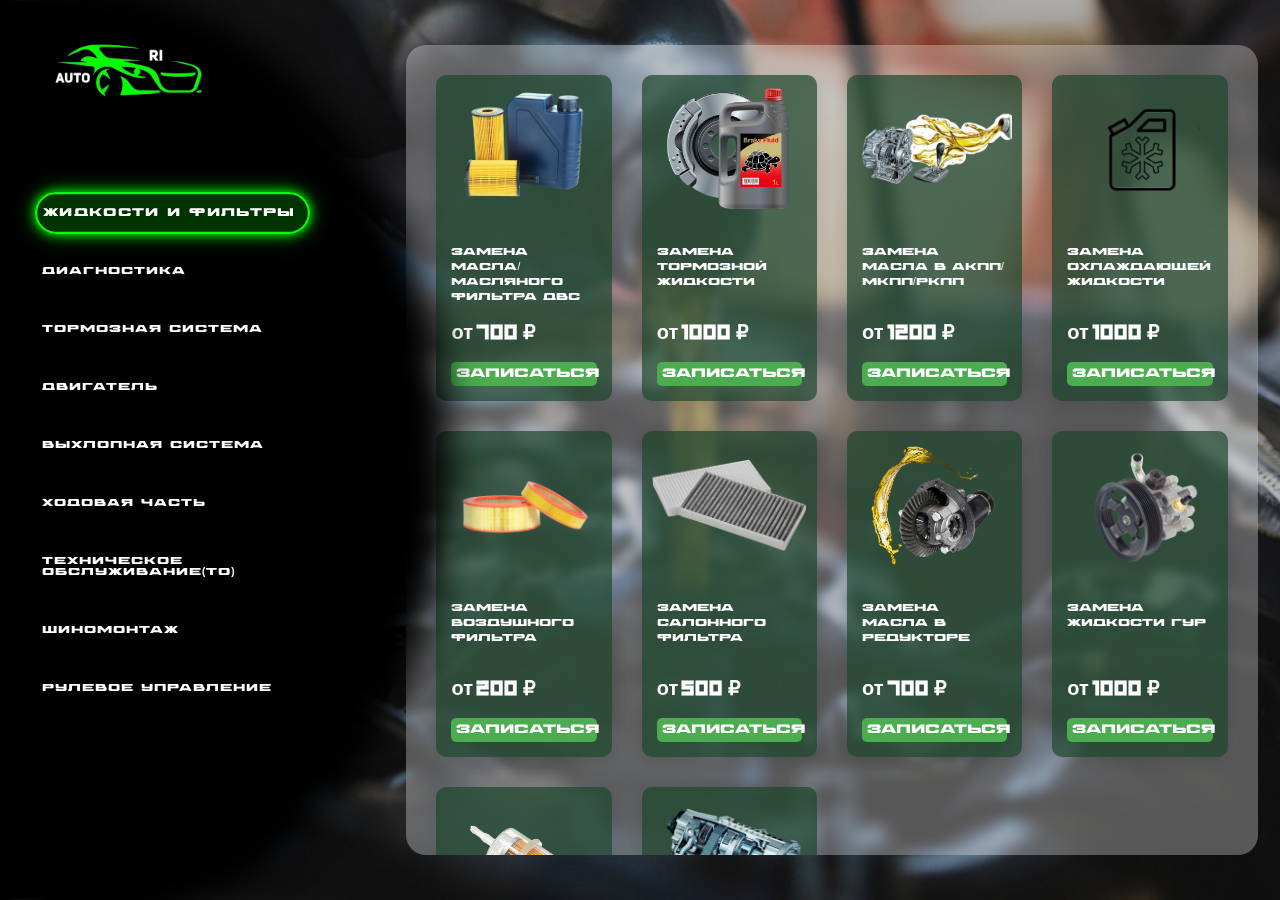
==== commit 5ab73485: "Анимация при наведении на лого" ====
--- a/html/teh-senter.html
+++ b/html/teh-senter.html
@@ -11,11 +11,18 @@
   <body>
     <div class="container">
       <!-- Logo -->
-      <div class="logo">
-        <a href="../index.html"
-          ><img src="../img/logo/Logo.PNG" alt="Auto Logo"
-        /></a>
+      <div class="logo-container">
+        <a href="../index.html" class="logo">
+          <img src="../img/logo/Logo.PNG" alt="Auto Logo" />
+        </a>
+        <div class="logo-sections">
+          <div class="logo-section left"><a href="#">Тюнинг</a></div>
+          <div class="logo-section center"><a href="#">Техцентр</a></div>
+          <div class="logo-section right"><a href="#">Запчасти</a></div>
+        </div>
+        <div class="logo-overlay"></div>
       </div>
+      
 
       <!-- Left Menu Semi-circle -->
       <div class="menu-container">
@@ -422,8 +429,8 @@
         </div>
 
         <!-- Exhaust services -->
-        <div class="price-list" data-category="exhaust">
-          <div class="service-card full-width-card">
+        <div class="price-list price-list-one" data-category="exhaust">
+          <div class="service-card service-card-one">
             <div class="service-image">
               <img src="../img/техцентр/Выхлопная система/Выхлопная система.png" alt="Выхлопная система" />
             </div>
@@ -572,8 +579,8 @@
         </div>
 
         <!-- Maintenance services (formerly Transmission) -->
-        <div class="price-list" data-category="maintenance">
-          <div class="service-card full-width-card">
+        <div class="price-list price-list-one" data-category="maintenance">
+          <div class="service-card service-card-one">
             <div class="service-image">
               <img src="../img/техцентр/" alt="ТО" />
             </div>
@@ -596,45 +603,45 @@
               <div class="configurator-title">Балансировка + установка</div>
               <div class="configurator-tables">
                 <div class="configurator-table">
-                  <div class="table-header">Легковые</div>
+                  <div class="table-header color">Легковые</div>
                   <div class="table-row">
                     <div class="table-cell" data-size="R14" data-type="car">
-                      R<span>14</span> - <span>1 500</span>₽
+                      <span class="color">R<span class="font">14</span></span> - <span class="font">1 500</span>₽
                     </div>
                   </div>
                   <div class="table-row">
                     <div class="table-cell" data-size="R15" data-type="car">
-                      R<span>15</span> - <span>1 500</span>₽
+                      <span class="color">R<span class="font">15</span></span> - <span class="font">1 500</span>₽
                     </div>
                   </div>
                   <div class="table-row">
                     <div class="table-cell" data-size="R16" data-type="car">
-                      R<span>16</span> - <span>1 600</span>₽
+                      <span class="color">R<span class="font">16</span></span> - <span class="font">1 600</span>₽
                     </div>
                   </div>
                   <div class="table-row">
                     <div class="table-cell" data-size="R17" data-type="car">
-                      R<span>17</span> - <span>1 800</span>₽
+                      <span class="color">R<span class="font">17</span></span> - <span class="font">1 800</span>₽
                     </div>
                   </div>
                   <div class="table-row">
                     <div class="table-cell" data-size="R18" data-type="car">
-                      R<span>18</span> - <span>2 000</span>₽
+                      <span class="color">R<span class="font">18</span></span> - <span class="font">2 000</span>₽
                     </div>
                   </div>
                   <div class="table-row">
                     <div class="table-cell" data-size="R19" data-type="car">
-                      R<span>19</span> - <span>2 000</span>₽
+                      <span class="color">R<span class="font">19</span></span> - <span class="font">2 000</span>₽
                     </div>
                   </div>
                   <div class="table-row">
                     <div class="table-cell" data-size="R20" data-type="car">
-                      R<span>20</span> - <span>2 000</span>₽
+                      <span class="color">R<span class="font">20</span></span> - <span class="font">2 000</span>₽
                     </div>
                   </div>
                 </div>
                 <div class="configurator-table">
-                  <div class="table-header">Кроссоверы</div>
+                  <div class="table-header color">Кроссоверы</div>
                   <div class="table-row">
                     <div
                       class="table-cell disabled"
@@ -655,27 +662,27 @@
                   </div>
                   <div class="table-row">
                     <div class="table-cell" data-size="R16" data-type="suv">
-                      R<span>16</span> - <span>1 800</span>₽
+                      <span class="color">R<span class="font">16</span></span> - <span class="font">1 800</span>₽
                     </div>
                   </div>
                   <div class="table-row">
                     <div class="table-cell" data-size="R17" data-type="suv">
-                      R<span>17</span> - <span>2 000</span>₽
+                      <span class="color">R<span class="font">17</span></span> - <span class="font">2 000</span>₽
                     </div>
                   </div>
                   <div class="table-row">
                     <div class="table-cell" data-size="R18" data-type="suv">
-                      R<span>18</span> - <span>2 200</span>₽
+                      <span class="color">R<span class="font">18</span></span> - <span class="font">2 200</span>₽
                     </div>
                   </div>
                   <div class="table-row">
                     <div class="table-cell" data-size="R19" data-type="suv">
-                      R<span>19</span> - <span>2 200</span>₽
+                      <span class="color">R<span class="font">19</span></span> - <span class="font">2 200</span>₽
                     </div>
                   </div>
                   <div class="table-row">
                     <div class="table-cell" data-size="R20" data-type="suv">
-                      R<span>20</span> - <span>2 200</span>₽
+                      <span class="color">R<span class="font">20</span></span> - <span class="font">2 200</span>₽
                     </div>
                   </div>
                 </div>
@@ -689,14 +696,14 @@
               </div>
               <div class="configurator-tables">
                 <div class="configurator-table">
-                  <div class="table-header">Легковые</div>
+                  <div class="table-header color">Легковые</div>
                   <div class="table-row">
                     <div
                       class="table-cell"
                       data-size="R14"
                       data-type="car-full"
                     >
-                      R<span>14</span> - <span>2 200</span>₽
+                      <span class="color">R<span class="font">14</span></span> - <span class="font">2 200</span>₽
                     </div>
                   </div>
                   <div class="table-row">
@@ -705,7 +712,7 @@
                       data-size="R15"
                       data-type="car-full"
                     >
-                      R<span>15</span> - <span>2 200</span>₽
+                      <span class="color">R<span class="font">15</span></span> - <span class="font">2 200</span>₽
                     </div>
                   </div>
                   <div class="table-row">
@@ -714,7 +721,7 @@
                       data-size="R16"
                       data-type="car-full"
                     >
-                      R<span>16</span> - <span>2 300</span>₽
+                      <span class="color">R<span class="font">16</span></span> - <span class="font">2 300</span>₽
                     </div>
                   </div>
                   <div class="table-row">
@@ -723,7 +730,7 @@
                       data-size="R17"
                       data-type="car-full"
                     >
-                      R<span>17</span> - <span>2 500</span>₽
+                      <span class="color">R<span class="font">17</span></span> - <span class="font">2 500</span>₽
                     </div>
                   </div>
                   <div class="table-row">
@@ -732,7 +739,7 @@
                       data-size="R18"
                       data-type="car-full"
                     >
-                      R<span>18</span> - <span>2 700</span>₽
+                      <span class="color">R<span class="font">18</span></span> - <span class="font">2 700</span>₽
                     </div>
                   </div>
                   <div class="table-row">
@@ -741,7 +748,7 @@
                       data-size="R19"
                       data-type="car-full"
                     >
-                      R<span>19</span> - <span>2 800</span>₽
+                      <span class="color">R<span class="font">19</span></span> - <span class="font">2 800</span>₽
                     </div>
                   </div>
                   <div class="table-row">
@@ -750,12 +757,12 @@
                       data-size="R20"
                       data-type="car-full"
                     >
-                      R<span>20</span> - <span>3 000</span>₽
+                      <span class="color">R<span class="font">20</span></span> - <span class="font">3 000</span>₽
                     </div>
                   </div>
                 </div>
                 <div class="configurator-table">
-                  <div class="table-header">Кроссоверы</div>
+                  <div class="table-header color">Кроссоверы</div>
                   <div class="table-row">
                     <div
                       class="table-cell disabled"
@@ -780,7 +787,7 @@
                       data-size="R16"
                       data-type="suv-full"
                     >
-                      R<span>16</span> - <span>2 900</span>₽
+                      <span class="color">R<span class="font">16</span></span> - <span class="font">2 900</span>₽
                     </div>
                   </div>
                   <div class="table-row">
@@ -789,7 +796,7 @@
                       data-size="R17"
                       data-type="suv-full"
                     >
-                      R<span>17</span> - <span>3 000</span>₽
+                      <span class="color">R<span class="font">17</span></span> - <span class="font">3 000</span>₽
                     </div>
                   </div>
                   <div class="table-row">
@@ -798,7 +805,7 @@
                       data-size="R18"
                       data-type="suv-full"
                     >
-                      R<span>18</span> - <span>3 200</span>₽
+                      <span class="color">R<span class="font">18</span></span> - <span class="font">3 200</span>₽
                     </div>
                   </div>
                   <div class="table-row">
@@ -807,7 +814,7 @@
                       data-size="R19"
                       data-type="suv-full"
                     >
-                      R<span>19</span> - <span>3 200</span>₽
+                      <span class="color">R<span class="font">19</span></span> - <span class="font">3 200</span>₽
                     </div>
                   </div>
                   <div class="table-row">
@@ -816,7 +823,7 @@
                       data-size="R20"
                       data-type="suv-full"
                     >
-                      R<span>20</span> - <span>3 300</span>₽
+                      <span class="color">R<span class="font">20</span></span> - <span class="font">3 300</span>₽
                     </div>
                   </div>
                 </div>
--- a/css/teh-senter.css
+++ b/css/teh-senter.css
@@ -1,422 +1,550 @@
-@font-face{
-    font-family: 'PALUI';
-    src: url('../font/PaluiSPDemo-Bold.otf');
-}
-
 @font-face {
-    font-family: 'SAMSON';
-    src: url(../font/Samson.ttf);
+  font-family: "PALUI";
+  src: url("../font/PaluiSPDemo-Bold.otf");
+}
+
+@font-face {
+  font-family: "SAMSON";
+  src: url(../font/Samson.ttf);
 }
 
 * {
-    margin: 0;
-    padding: 0;
-    box-sizing: border-box;
-    font-family: 'PALUI', sans-serif;
+  margin: 0;
+  padding: 0;
+  box-sizing: border-box;
+  font-family: "PALUI", sans-serif;
 }
 
 body {
-    overflow: hidden;
+  overflow: hidden;
 }
 
 .container {
-    position: relative;
-    width: 100vw;
-    height: 100vh;
-    overflow: hidden;
+  position: relative;
+  width: 100vw;
+  height: 100vh;
+  overflow: hidden;
 }
 
 /* Logo */
 .logo {
-    position: absolute;
-    top: 20px;
-    left: 20px;
-    z-index: 10000;
+  position: absolute;
+  top: 20px;
+  left: 20px;
+  z-index: 10000;
 }
 
 .logo img {
-    height: 100px;
+  height: 100px;
 }
 
 /* Menu Semi-circle */
 .menu-container {
-    position: absolute;
-    left: 0;
-    top: 0;
-    height: 100%;
-    z-index: 100;
-    display: flex;
-    align-items: center;
+  position: absolute;
+  left: 0;
+  top: 0;
+  height: 100%;
+  z-index: 100;
+  display: flex;
+  align-items: center;
 }
 
 .menu-semicircle {
-    width: 370px;
-    height: 100%;
-    background-color: rgb(0, 0, 0);
-    border-radius: 0 100% 100% 0 / 50%;
-    display: flex;
-    align-items: center;
-    justify-content: center;
-    box-shadow: 50px 10px 35px 30px rgb(0, 0, 0);
+  width: 370px;
+  height: 100%;
+  background-color: rgb(0, 0, 0);
+  border-radius: 0 100% 100% 0 / 50%;
+  display: flex;
+  align-items: center;
+  justify-content: center;
+  box-shadow: 50px 10px 35px 30px rgb(0, 0, 0);
 }
 
 /* Left Menu */
 .left-menu {
-    display: flex;
-    flex-direction: column;
-    gap: 20px;
-    padding-right: 50px;
-    width: 100%;
-    max-width: 300px;
+  display: flex;
+  flex-direction: column;
+  gap: 20px;
+  padding-right: 50px;
+  width: 100%;
+  max-width: 300px;
 }
 
 .menu-item {
-    box-sizing: border-box;
-    padding: 12px 5px;
-    border-radius: 25px;
-    cursor: pointer;
-    transition: all 0.3s ease;
-    color: white;
-    font-weight: bold;
-    text-transform: uppercase;
-    letter-spacing: 1px;
-    font-size: 10px;
-    /* white-space: nowrap; */
-    position: relative;
-    transform-origin: left center;
-    border: 2px solid transparent;
-}
-
-.menu-item span{
-    /* white-space: nowrap; */
+  box-sizing: border-box;
+  padding: 12px 5px;
+  border-radius: 25px;
+  cursor: pointer;
+  transition: all 0.3s ease;
+  color: white;
+  font-weight: bold;
+  text-transform: uppercase;
+  letter-spacing: 1px;
+  font-size: 10px;
+  /* white-space: nowrap; */
+  position: relative;
+  transform-origin: left center;
+  border: 2px solid transparent;
 }
 
 .menu-item.active {
-    background: rgba(0, 255, 0, 0.2);
-    transform: scale(1.1);
-    box-shadow: 0 0 10px #00ff00, 0 0 20px rgba(0, 255, 0, 0.5);
-    border: 2px solid #00ff00;
-    z-index: 2;
+  background: rgba(0, 255, 0, 0.2);
+  transform: scale(1.1);
+  box-shadow: 0 0 10px #00ff00, 0 0 20px rgba(0, 255, 0, 0.5);
+  border: 2px solid #00ff00;
+  z-index: 2;
 }
 
 .menu-item:hover:not(.active) {
-    background: rgba(0, 255, 0, 0.1);
-    transform: scale(1.05);
+  background: rgba(0, 255, 0, 0.1);
+  transform: scale(1.05);
 }
 
 /* Main Content */
 .main-content {
+  position: absolute;
+  top: 0;
+  right: 0;
+  width: 70%;
+  height: 100%;
+  display: flex;
+  justify-content: center;
+  align-items: center;
+  z-index: 50;
+}
+
+.price-list {
+  background: rgba(255, 255, 255, 0.3);
+  backdrop-filter: blur(5px);
+  border-radius: 20px;
+  padding: 30px;
+  width: 95%;
+  max-width: 1250px;
+  display: none;
+  flex-direction: column;
+  gap: 30px;
+  opacity: 0;
+  transition: opacity 0.4s ease;
+  position: absolute;
+  pointer-events: none;
+  display: grid;
+  grid-template-columns: repeat(4, 1fr);
+  max-height: 90vh;
+  overflow: auto;
+}
+
+.price-list.active {
+  opacity: 1;
+  position: relative;
+  pointer-events: auto;
+}
+
+.service-row {
+  display: flex;
+  justify-content: space-between;
+  gap: 20px;
+}
+
+.service-card {
+  background: #1f472eb8;
+  border-radius: 10px;
+  overflow: hidden;
+  width: 100%;
+  display: flex;
+  flex-direction: column;
+  box-shadow: 0 5px 15px rgba(0, 0, 0, 0.1);
+  transition: transform 0.3s ease, box-shadow 0.3s ease;
+}
+
+.service-card:hover {
+  transform: translateY(-5px);
+  box-shadow: 0 10px 20px rgba(0, 0, 0, 0.2);
+}
+
+.service-image {
+  height: 150px;
+  display: flex;
+  justify-content: center;
+  align-items: center;
+  padding: 10px;
+}
+
+.service-image img {
+  max-width: 100%;
+  max-height: 100%;
+  object-fit: contain;
+}
+
+.service-info {
+  padding: 15px;
+  display: flex;
+  flex-direction: column;
+  gap: 5px;
+  line-height: 1.5;
+  position: relative;
+}
+
+.service-price {
+  font-family: "SAMSON", sans-serif;
+  font-size: 20px;
+  font-weight: bold;
+  color: white;
+  margin-bottom: 5px;
+}
+
+.service-price span {
+  font-family: "SAMSON", sans-serif;
+  font-size: 28px;
+}
+
+.service-points {
+  font-size: 10px;
+  color: white;
+}
+
+.service-description {
+  font-size: 10px;
+  margin-top: 5px;
+  color: white;
+  min-height: 60px;
+}
+
+.service-more {
+  padding: 3px 5px;
+  background-color: #4bad4f;
+  color: white;
+  font-size: 12px;
+  cursor: pointer;
+  font-weight: bold;
+  border-radius: 5px;
+  transition: 0.3s;
+  text-align: center;
+}
+
+.service-more:hover {
+  transform: scale(1.05);
+}
+
+/* Background Images Carousel - Circular Animation */
+.background-container {
+  position: absolute;
+  top: 0;
+  left: 0;
+  width: 100%;
+  height: 100%;
+  z-index: 1;
+  overflow: hidden;
+  background-color: black;
+}
+
+.background {
+  background-color: black;
+  position: absolute;
+  top: 0;
+  left: 0;
+  width: 100%;
+  height: 100%;
+  background-size: cover;
+  background-position: center;
+  opacity: 0;
+  /* transform: scale(1.2); */
+  transition: opacity 1.6s ease, transform 1.6s ease;
+  will-change: opacity, transform;
+  pointer-events: none;
+  filter: brightness(70%);
+}
+
+.background.active {
+  opacity: 1;
+  /* transform: scale(1); */
+  z-index: 2;
+}
+
+.background.prev {
+  opacity: 0;
+  /* transform: scale(0.8); */
+  z-index: 1;
+  transition: opacity 0.6s ease, transform 0.6s ease;
+}
+
+/* Scroll Indicator */
+.scroll-indicator {
+  position: absolute;
+  top: 0;
+  right: 20px;
+  height: 100%;
+  width: 10px;
+  display: flex;
+  justify-content: center;
+  z-index: 100;
+}
+
+.indicator-bar {
+  width: 4px;
+  height: 100px;
+  background: linear-gradient(to bottom, #00ff00, #009900);
+  border-radius: 2px;
+  margin-top: 50px;
+}
+
+/* Responsive Design */
+@media (max-width: 1200px) {
+  .service-row {
+    flex-wrap: wrap;
+  }
+
+  .service-card {
+    width: calc(50% - 10px);
+    margin-bottom: 20px;
+  }
+
+  .menu-semicircle {
+    width: 250px;
+  }
+}
+
+@media (max-width: 768px) {
+  .menu-semicircle {
+    width: 200px;
+  }
+
+  .left-menu {
+    padding-right: 30px;
+  }
+
+  .service-card {
+    width: 100%;
+  }
+
+  .price-list {
+    width: 90%;
+    padding: 20px;
+    margin-left: 50px;
+  }
+
+  .menu-item {
+    font-size: 12px;
+    padding: 10px 15px;
+  }
+}
+
+/* Стили для конфигуратора шиномонтажа */
+.tire-configurator {
+  width: 100%;
+  display: flex;
+  flex-direction: column;
+  gap: 10px;
+  margin-top: 20px;
+  display: grid;
+  grid-template-columns: repeat(2, 1fr);
+}
+
+.configurator-section {
+  background: rgba(31, 71, 46, 0.8);
+  border-radius: 10px;
+  padding: 20px;
+  width: 100%;
+}
+
+.configurator-title {
+  color: white;
+  font-size: 18px;
+  margin-bottom: 15px;
+  text-align: center;
+  height: 60px;
+}
+
+.configurator-tables {
+  display: flex;
+  justify-content: space-between;
+  gap: 20px;
+}
+
+.configurator-table {
+  flex: 1;
+}
+
+.table-header {
+  color: white;
+  text-align: center;
+  padding: 10px;
+  font-weight: bold;
+}
+
+.table-row {
+  display: flex;
+  margin-bottom: 5px;
+}
+
+.table-cell {
+  flex: 1;
+  padding: 10px;
+  color: white;
+  cursor: pointer;
+  transition: all 0.3s ease;
+  border-radius: 5px;
+  height: 43px;
+}
+
+.font {
+  font-family: "SAMSON", sans-serif;
+  font-size: 22px;
+}
+
+.color{
+  color: #a9fd35;
+}
+
+.table-cell:hover {
+  background: rgba(0, 255, 0, 0.1);
+}
+
+.table-cell.selected {
+  background: rgba(0, 255, 0, 0.2);
+  box-shadow: 0 0 10px #00ff00, 0 0 20px rgba(0, 255, 0, 0.5);
+}
+
+.table-cell.disabled {
+  opacity: 0.5;
+  cursor: not-allowed;
+}
+
+/* Стиль для карточки ТО на всю ширину */
+.price-list-one{
+  display: flex;
+  justify-content: center;
+  flex-direction: row;
+
+}
+
+.service-card-one{
+  width: 25%;
+}
+
+.tire-price-list {
+  display: flex;
+  padding: 10px;
+  overflow-x: hidden;
+}
+
+.logo-container {
+    width: 50vw;
+    height: 50vh;
+  }
+  
+  .logo {
+    position: absolute;
+    left: 30px;
+    z-index: 30000;
+  }
+  
+  .logo img {
+    height: 100px;
+    transition: transform 0.3s ease;
+  }
+  
+  /* .logo-container:hover .logo img {
+    transform: scale(1.05);
+  } */
+  
+  /* Секции */
+  .logo-sections {
     position: absolute;
     top: 0;
-    right: 0;
-    width: 70%;
-    height: 100%;
-    display: flex;
-    justify-content: center;
-    align-items: center;
-    z-index: 50;
-}
-
-.price-list {
-    background: rgba(255, 255, 255, 0.3);
-    backdrop-filter: blur(5px);
-    border-radius: 20px;
-    padding: 30px;
-    width: 95%;
-    max-width: 1250px;
-    display: none;
-    flex-direction: column;
-    gap: 30px;
+    left: 0;
+    z-index: 2;
+    width: 600px;
+    height: 250px;
+  }
+  
+  .logo-section {
+    position: absolute;
+    color: white;
+    font-size: 20px;
     opacity: 0;
-    transition: opacity 0.4s ease;
-    position: absolute;
-    pointer-events: none;
-    display: grid;
-    grid-template-columns: repeat(4, 1fr);
-    max-height: 90vh;
-    overflow: auto;
-}
-
-.price-list.active {
+    transform: scale(0.8);
+    transition: opacity 1s ease, transform 1s ease, left 1s ease, top 1s ease;
+    cursor: pointer;
+    top: 30px;
+    left: 30px;
+  }
+  
+  .logo-section::after {
+    content: '';
+    display: block;
+    height: 4px;
+    background-color: #00ff00;
+    transform: scaleX(0);
+    transform-origin: right;
+    transition: transform 0.4s ease;
+    margin-top: 4px;
+  }
+
+  .logo-section a{
+    text-decoration: none;
+    color: white;
+  }
+
+  .logo-sections.active{
+    z-index: 10000;
+  }
+
+  .logo-sections.active .logo-section{
     opacity: 1;
-    position: relative;
-    pointer-events: auto;
-}
-
-.service-row {
-    display: flex;
-    justify-content: space-between;
-    gap: 20px;
-}
-
-.service-card {
-    background: #1f472eb8;
-    border-radius: 10px;
-    overflow: hidden;
-    width: 100%;
-    display: flex;
-    flex-direction: column;
-    box-shadow: 0 5px 15px rgba(0, 0, 0, 0.1);
-    transition: transform 0.3s ease, box-shadow 0.3s ease;
-}
-
-.service-card:hover {
-    transform: translateY(-5px);
-    box-shadow: 0 10px 20px rgba(0, 0, 0, 0.2);
-}
-
-.service-image {
-    height: 150px;
-    display: flex;
-    justify-content: center;
-    align-items: center;
-    padding: 10px;
-}
-
-.service-image img {
-    max-width: 100%;
-    max-height: 100%;
-    object-fit: contain;
-}
-
-.service-info {
-    padding: 15px;
-    display: flex;
-    flex-direction: column;
-    gap: 5px;
-    line-height: 1.5;
-    position: relative;
-}
-
-.service-price {
-    font-family: 'SAMSON', sans-serif;
-    font-size: 20px;
-    font-weight: bold;
-    color: white;
-    margin-bottom: 5px;
-}
-
-.service-price span {
-    font-family: 'SAMSON', sans-serif;
-    font-size: 28px;
-}
-
-.service-points {
-    font-size: 10px;
-    color: white;
-}
-
-.service-description {
-    font-size: 10px;
-    margin-top: 5px;
-    color: white;
-    min-height: 60px;
-}
-
-.service-more {
-    padding: 3px 5px;
-    background-color: #4BAD4F;
-    color: white;
-    font-size: 12px;
-    cursor: pointer;
-    font-weight: bold;
-    border-radius: 5px;
-    transition: .3s;
-    text-align: center;
-}
-
-.service-more:hover {
-    transform: scale(1.05);
-}
-
-/* Background Images Carousel - Circular Animation */
-.background-container {
+    transform: scale(1);
+  }
+
+  /* .logo-section a:hover{
+    transform: scale(1.1);
+  }*/
+
+  .logo-section:hover::after {
+    transform: scaleX(1);
+    transform-origin: left;
+  } 
+
+  /* .logo-container:hover .logo-sections{
+    pointer-events: all;
+  }
+  
+  .logo-container:hover .logo-section {
+    opacity: 1;
+    transform: scale(1);
+  } */
+  
+  /* Позиции секций */
+  .logo-sections.active .logo-section.left {
+    top: 200px;
+    left: 30px;
+  }
+  
+  .logo-sections.active .logo-section.center {
+    top: 130px;
+    left: 250px;
+  }
+  
+  .logo-sections.active .logo-section.right {
+    top: 30px;
+    left: 350px;
+  }
+  
+  /* Блюр */
+  .logo-overlay {
     position: absolute;
     top: 0;
     left: 0;
     width: 100%;
     height: 100%;
-    z-index: 1;
-    overflow: hidden;
-    background-color: black;
-}
-
-.background {
-    background-color: black;
-    position: absolute;
-    top: 0;
-    left: 0;
-    width: 100%;
-    height: 100%;
-    background-size: cover;
-    background-position: center;
+    background: radial-gradient(circle at 60px 60px, rgba(0, 0, 0, 0.7) 0%, rgba(0, 0, 0, 0.95) 100%);
     opacity: 0;
-    /* transform: scale(1.2); */
-    transition: opacity 1.6s ease, transform 1.6s ease;
-    will-change: opacity, transform;
+    transition: opacity 1.5s ease, z-index 2s ease;
     pointer-events: none;
-    filter: brightness(70%);
-}
-
-.background.active {
+  }
+  
+  .logo-overlay.active{
     opacity: 1;
-    /* transform: scale(1); */
-    z-index: 2;
-}
-
-.background.prev {
-    opacity: 0;
-    /* transform: scale(0.8); */
-    z-index: 1;
-    transition: opacity 0.6s ease, transform 0.6s ease;
-}
-
-/* Scroll Indicator */
-.scroll-indicator {
-    position: absolute;
-    top: 0;
-    right: 20px;
-    height: 100%;
-    width: 10px;
-    display: flex;
-    justify-content: center;
-    z-index: 100;
-}
-
-.indicator-bar {
-    width: 4px;
-    height: 100px;
-    background: linear-gradient(to bottom, #00ff00, #009900);
-    border-radius: 2px;
-    margin-top: 50px;
-}
-
-/* Responsive Design */
-@media (max-width: 1200px) {
-    .service-row {
-        flex-wrap: wrap;
-    }
+    z-index: 1000;
+  }
+  /* .logo-container:hover .logo-overlay {
     
-    .service-card {
-        width: calc(50% - 10px);
-        margin-bottom: 20px;
-    }
-    
-    .menu-semicircle {
-        width: 250px;
-    }
-}
-
-@media (max-width: 768px) {
-    .menu-semicircle {
-        width: 200px;
-    }
-    
-    .left-menu {
-        padding-right: 30px;
-    }
-    
-    .service-card {
-        width: 100%;
-    }
-    
-    .price-list {
-        width: 90%;
-        padding: 20px;
-        margin-left: 50px;
-    }
-    
-    .menu-item {
-        font-size: 12px;
-        padding: 10px 15px;
-    }
-}
-
-/* Стили для конфигуратора шиномонтажа */
-.tire-configurator {
-    width: 100%;
-    display: flex;
-    flex-direction: column;
-    gap: 10px;
-    margin-top: 20px;
-    display: grid;
-    grid-template-columns: repeat(2, 1fr);
-  }
-  
-  .configurator-section {
-    background: rgba(31, 71, 46, 0.8);
-    border-radius: 10px;
-    padding: 20px;
-    width: 100%;
-  }
-  
-  .configurator-title {
-    color: white;
-    font-size: 18px;
-    margin-bottom: 15px;
-    text-align: center;
-    height: 60px;
-  }
-  
-  .configurator-tables {
-    display: flex;
-    justify-content: space-between;
-    gap: 20px;
-  }
-  
-  .configurator-table {
-    flex: 1;
-  }
-  
-  .table-header {
-    color: white;
-    text-align: center;
-    padding: 10px;
-    font-weight: bold;
-  }
-  
-  .table-row {
-    display: flex;
-    margin-bottom: 5px;
-  }
-  
-  .table-cell {
-    flex: 1;
-    padding: 10px;
-    color: white;
-    cursor: pointer;
-    transition: all 0.3s ease;
-    border-radius: 5px;
-    height: 43px;
-  }
-
-  .table-cell span{
-    font-family: 'SAMSON', sans-serif;
-    font-size: 22px;
-  }
-  
-  .table-cell:hover {
-    background: rgba(0, 255, 0, 0.1);
-  }
-  
-  .table-cell.selected {
-    background: rgba(0, 255, 0, 0.2);
-    box-shadow: 0 0 10px #00ff00, 0 0 20px rgba(0, 255, 0, 0.5);
-  }
-  
-  .table-cell.disabled {
-    opacity: 0.5;
-    cursor: not-allowed;
-  }
-  
-  /* Стиль для карточки ТО на всю ширину */
-  .full-width-card {
-    grid-column: span 4;
-    width: 100%;
-  }
-
-  .tire-price-list{
-    display: flex;
-    padding: 10px;
-    overflow-x: hidden;
-  }+  } */
